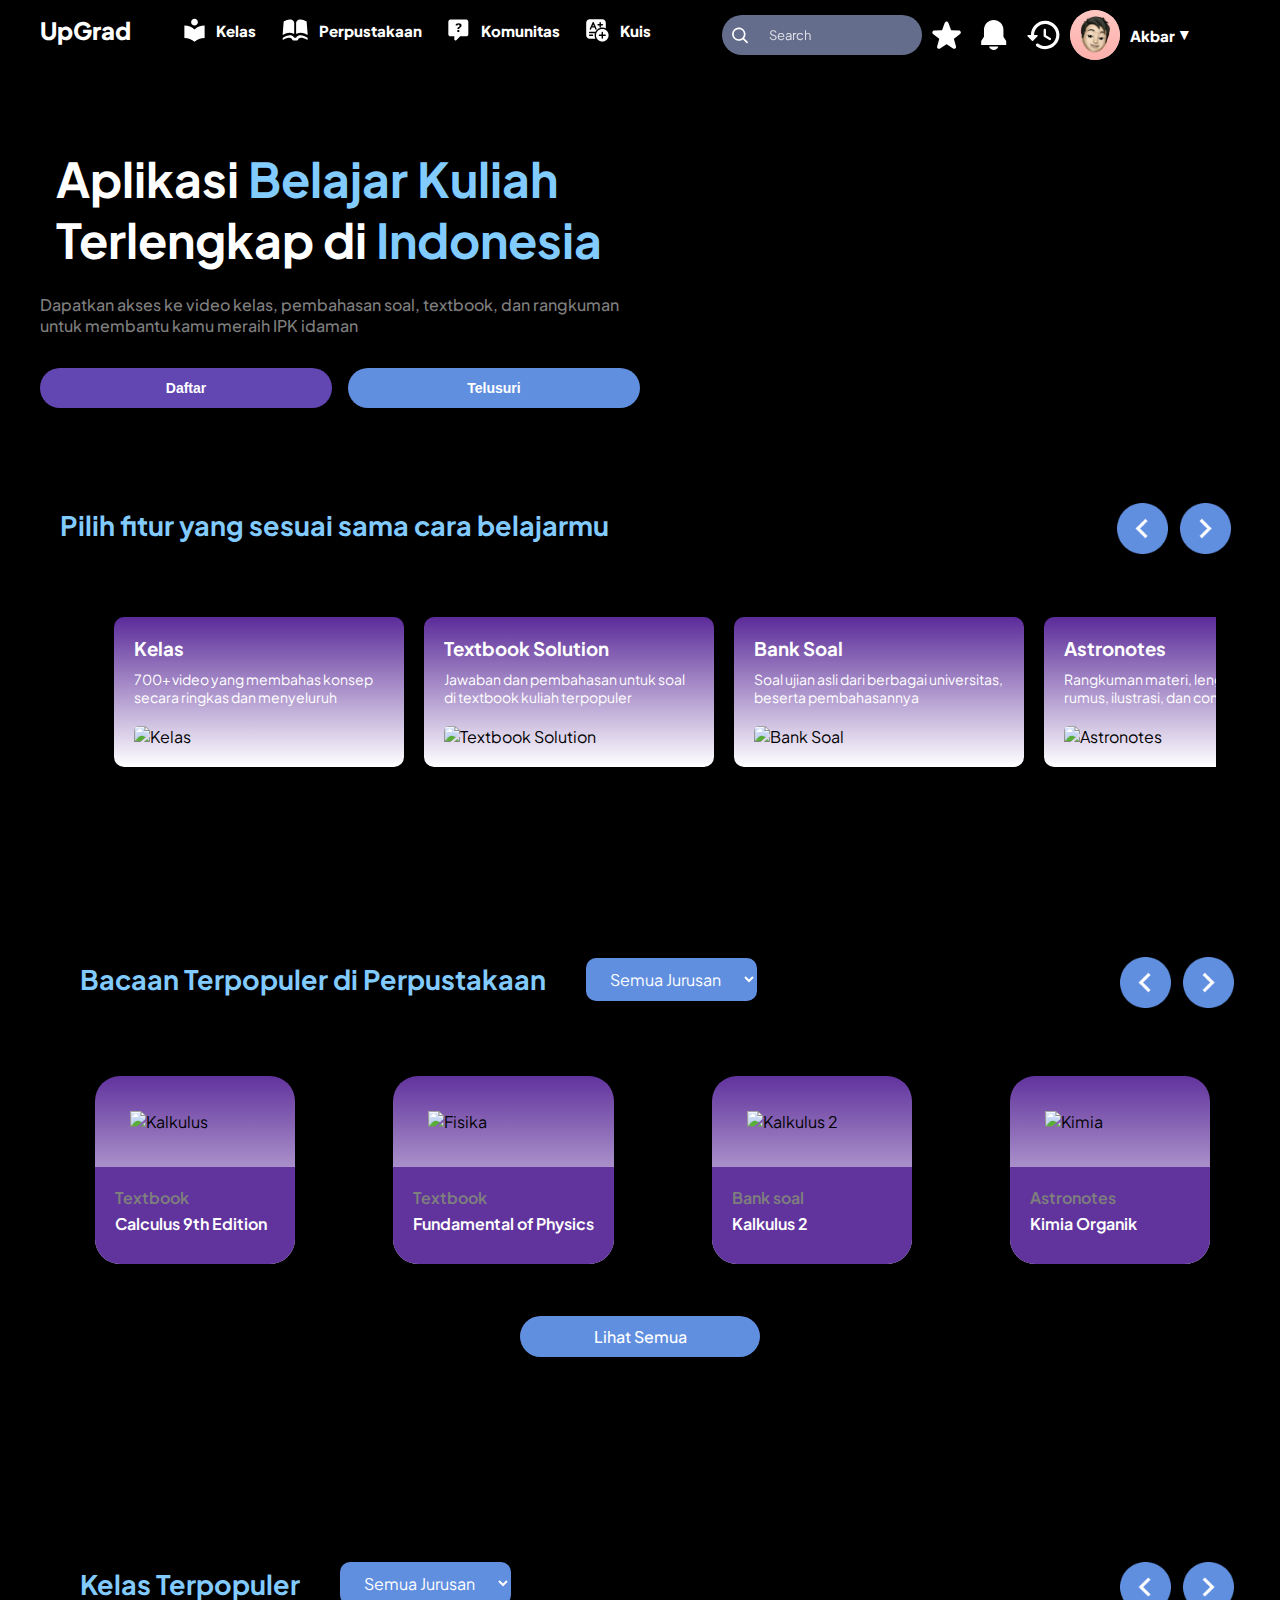
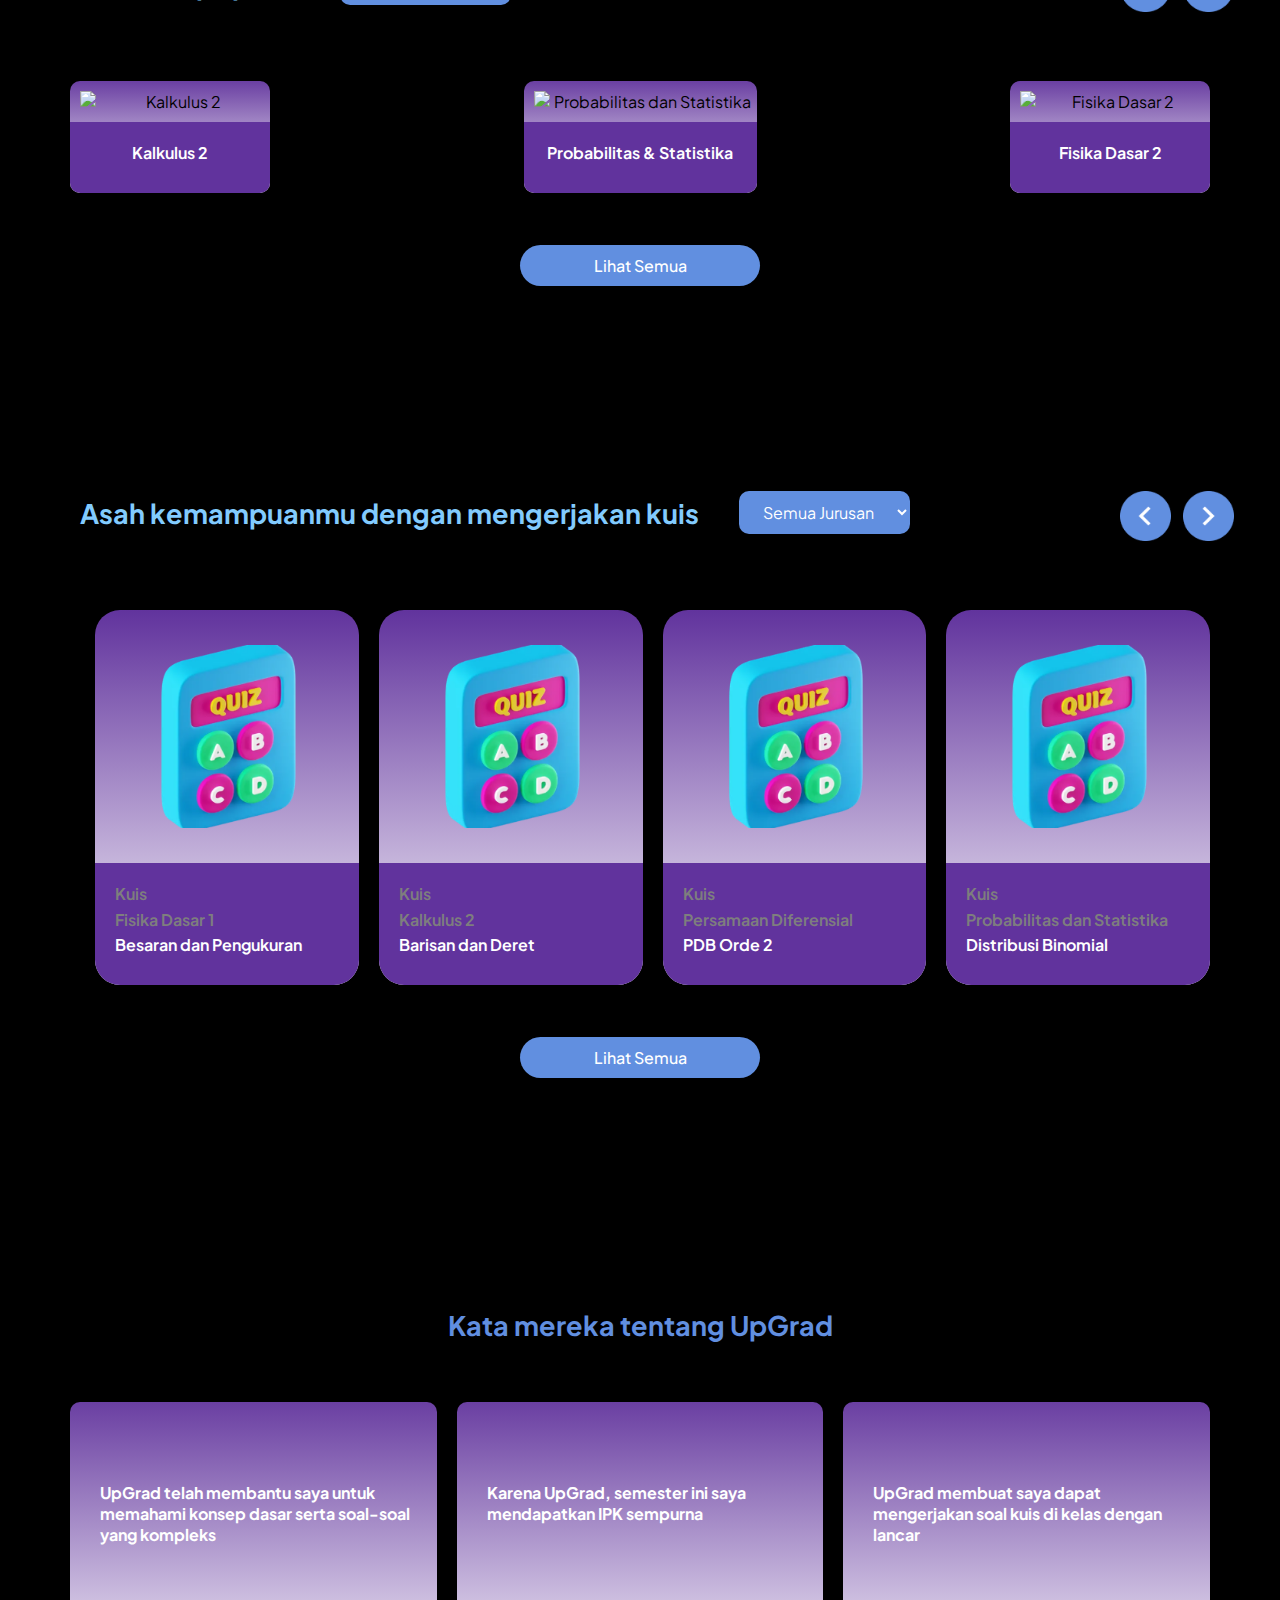
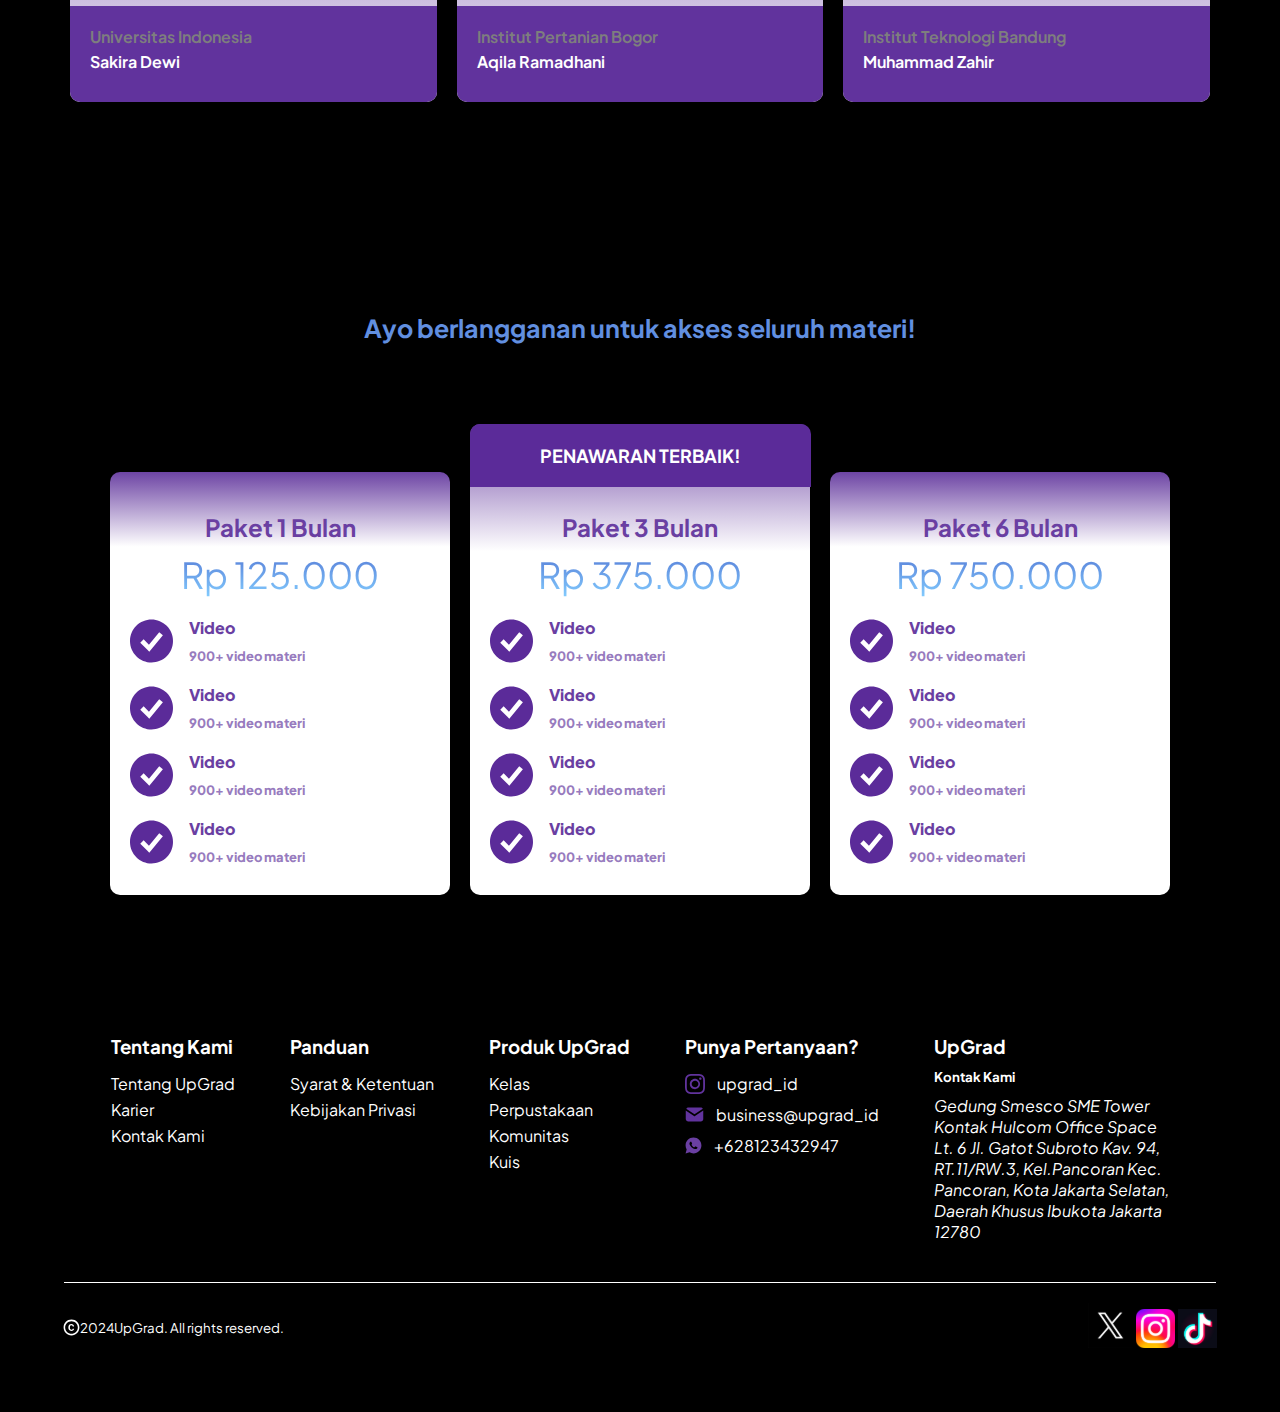
==== login-after.html @ 52b64a9d "feat(add) : after-login, api, login" ====
<!DOCTYPE html>
<html lang="en">
<head>
    <meta charset="UTF-8">
    <meta name="viewport" content="width=device-width, initial-scale=1.0">
    <title>Platform Belajar Materi Kuliah</title>
    <link rel="stylesheet" href="style.css">
</head>
<body>
    <header>
        <!-- <div class="main-container"> -->

            <div class="nav">
                <nav class="wrapper">
                <div class="nav-left">
                    
                        <div class="logo">
                            <div class="gradient">UpGrad</div>
                        </div>
    
                        <ul class="navigation">
                            <div class="nav_container">
                                <svg xmlns="http://www.w3.org/2000/svg" width="21" height="24" viewBox="0 0 21 24" fill="none">
                                    <path d="M10.5 7.5C11.3951 7.5 12.2536 7.14442 12.8865 6.51149C13.5194 5.87855 13.875 5.02011 13.875 4.125C13.875 3.22989 13.5194 2.37145 12.8865 1.73851C12.2536 1.10558 11.3951 0.75 10.5 0.75C9.60489 0.75 8.74645 1.10558 8.11351 1.73851C7.48058 2.37145 7.125 3.22989 7.125 4.125C7.125 5.02011 7.48058 5.87855 8.11351 6.51149C8.74645 7.14442 9.60489 7.5 10.5 7.5ZM10.5 11.4825C7.845 9.01875 4.3125 7.5 0.375 7.5V19.875C4.3125 19.875 7.845 21.3938 10.5 23.8575C13.155 21.3938 16.6875 19.875 20.625 19.875V7.5C16.6875 7.5 13.155 9.01875 10.5 11.4825Z" fill="white"/>
                                    </svg>
                                <li><a href="#Kelas">Kelas</a></li>
                            </div>
                            <div class="nav_container">
                                <svg xmlns="http://www.w3.org/2000/svg" width="26" height="22" viewBox="0 0 26 22" fill="none">
                                    <path d="M0.825526 15.6583C0.642842 15.5138 0.667841 15.2748 0.667841 15.2748L1.67933 2.72927C1.67933 2.72927 1.69472 2.59072 1.75433 2.52044C1.79087 2.47627 1.83702 2.41202 1.9274 2.37387C2.94081 1.94015 8.46171 -1.18218 11.2443 1.7253C11.7058 2.28351 12.2058 3.10676 12.2058 3.73323V14.3512C12.2058 14.3512 12.2173 14.576 12.0231 14.7126C11.9522 14.7543 11.8725 14.7767 11.7911 14.7778C11.7098 14.7788 11.6295 14.7585 11.5577 14.7186C7.27715 12.4818 2.49853 15.0278 1.29281 15.6965C1.21981 15.7386 1.1365 15.7573 1.05335 15.7502C0.97021 15.743 0.890945 15.7104 0.825526 15.6563M25.0417 15.6945C23.836 15.0258 19.0574 12.4818 14.7768 14.7166C14.705 14.7565 14.6247 14.7768 14.5434 14.7757C14.4621 14.7747 14.3823 14.7523 14.3114 14.7106C14.1172 14.576 14.1288 14.3512 14.1288 14.3512V3.73323C14.1288 3.10676 14.6287 2.28351 15.0903 1.7253C17.8709 -1.18218 23.3591 1.94015 24.3725 2.37387C24.461 2.41202 24.5071 2.47627 24.5456 2.52044C24.6033 2.59072 24.6206 2.72927 24.6206 2.72927L25.6648 15.2748C25.6648 15.2748 25.6917 15.5138 25.5109 15.6563C25.4453 15.7108 25.3657 15.7437 25.2822 15.7508C25.1986 15.758 25.1149 15.7391 25.0417 15.6965M15.7921 21.1741C15.8809 21.1474 15.9599 21.0936 16.0191 21.0195C16.0649 20.9558 16.0929 20.88 16.0998 20.8006C16.196 18.9172 19.2228 17.1623 25.0379 20.7404C25.1859 20.8287 25.3571 20.8207 25.5032 20.7103C25.6686 20.5838 25.6667 20.3689 25.6667 20.3689V19.2585C25.6667 19.2585 25.6667 19.1039 25.6148 19.0196C25.5718 18.9462 25.5098 18.8871 25.4359 18.8489C21.5419 16.2085 16.6171 15.0379 14.1191 18.5277C14.0908 18.6012 14.0419 18.6642 13.9788 18.7084C13.8692 18.7987 13.7365 18.7927 13.7365 18.7927H12.6115C12.6115 18.7927 12.4769 18.7987 12.3692 18.7104C12.3061 18.6662 12.2572 18.6032 12.2288 18.5297C9.72896 15.0379 4.80611 16.1523 0.912061 18.7927C0.837964 18.8314 0.775936 18.8913 0.733223 18.9654C0.681302 19.0497 0.681302 19.2023 0.681302 19.2023V20.3147C0.681302 20.3147 0.679379 20.5296 0.844756 20.6561C0.911158 20.7085 0.99092 20.7394 1.07405 20.7448C1.15717 20.7501 1.23996 20.7297 1.31204 20.6862C7.12524 17.108 10.1539 18.9192 10.2482 20.8006C10.2557 20.8802 10.2843 20.956 10.3309 21.0195C10.39 21.0936 10.469 21.1474 10.5578 21.1741C11.9442 21.5355 13.9576 21.6761 15.7921 21.1741Z" fill="white"/>
                                    </svg>
                                <li><a href="#Perpustakaan">Perpustakaan</a></li>
                            </div>
                            <div class="nav_container">
                                <svg xmlns="http://www.w3.org/2000/svg" width="21" height="22" viewBox="0 0 21 22" fill="none">
                                    <path d="M2.33337 0.583313H18.3334C18.8638 0.583313 19.3725 0.802806 19.7476 1.19351C20.1227 1.58421 20.3334 2.11411 20.3334 2.66665V15.1666C20.3334 15.7192 20.1227 16.2491 19.7476 16.6398C19.3725 17.0305 18.8638 17.25 18.3334 17.25H12.2334L8.53337 21.1146C8.33337 21.3125 8.08337 21.4166 7.83337 21.4166H7.33337C7.06816 21.4166 6.8138 21.3069 6.62627 21.1116C6.43873 20.9162 6.33337 20.6512 6.33337 20.375V17.25H2.33337C1.80294 17.25 1.29423 17.0305 0.91916 16.6398C0.544088 16.2491 0.333374 15.7192 0.333374 15.1666V2.66665C0.333374 2.11411 0.544088 1.58421 0.91916 1.19351C1.29423 0.802806 1.80294 0.583313 2.33337 0.583313ZM10.5234 4.22915C9.63337 4.22915 8.92337 4.41665 8.38337 4.79165C7.83337 5.16665 7.55337 5.79165 7.60337 6.5104H9.57337C9.57337 6.21873 9.67337 5.99998 9.83337 5.85415C10.0334 5.70831 10.2534 5.6354 10.5234 5.6354C10.8334 5.6354 11.1034 5.71873 11.2834 5.90623C11.4634 6.08331 11.5534 6.31248 11.5534 6.62498C11.5534 6.91665 11.4734 7.17706 11.3334 7.39581C11.1634 7.62498 10.9534 7.81248 10.6934 7.95831C10.1734 8.29165 9.83337 8.58331 9.62337 8.83331C9.43337 9.08331 9.33337 9.43748 9.33337 9.95831H11.3334C11.3334 9.66665 11.3834 9.43748 11.4734 9.24998C11.5634 9.0729 11.7334 8.91665 11.9934 8.7604C12.4534 8.54165 12.8334 8.24998 13.1234 7.87498C13.4134 7.48956 13.5634 7.08331 13.5634 6.62498C13.5634 5.89581 13.2934 5.31248 12.7534 4.87498C12.2134 4.4479 11.4634 4.22915 10.5234 4.22915ZM9.33337 11V13.0833H11.3334V11H9.33337Z" fill="white"/>
                                    </svg>
                                <li><a href="#Komunitas">Komunitas</a></li>
                            </div>
                            <div class="nav_container">
                                <svg xmlns="http://www.w3.org/2000/svg" width="23" height="23" viewBox="0 0 23 23" fill="none">
                                    <path d="M3.69995 0.200012C2.77169 0.200012 1.88145 0.568761 1.22508 1.22514C0.5687 1.88152 0.199951 2.77175 0.199951 3.70001V16.3C0.199951 17.2283 0.5687 18.1185 1.22508 18.7749C1.88145 19.4313 2.77169 19.8 3.69995 19.8H9.43995C8.88737 18.7161 8.59951 17.5167 8.59995 16.3C8.59927 15.59 8.69679 14.8833 8.88975 14.2H3.69995C3.5143 14.2 3.33625 14.1263 3.20498 13.995C3.0737 13.8637 2.99995 13.6857 2.99995 13.5C2.99995 13.3144 3.0737 13.1363 3.20498 13.005C3.33625 12.8738 3.5143 12.8 3.69995 12.8H9.43995C9.89945 11.899 10.5319 11.0974 11.3013 10.4409C12.0707 9.7844 12.9619 9.2859 13.9239 8.97389C14.886 8.66187 15.9001 8.54243 16.9083 8.62241C17.9165 8.70239 18.8991 8.98022 19.8 9.44001V3.70001C19.8 2.77175 19.4312 1.88152 18.7748 1.22514C18.1184 0.568761 17.2282 0.200012 16.3 0.200012H3.69995ZM3.69995 15.6H6.49995C6.6856 15.6 6.86365 15.6738 6.99493 15.805C7.1262 15.9363 7.19995 16.1144 7.19995 16.3C7.19995 16.4857 7.1262 16.6637 6.99493 16.795C6.86365 16.9263 6.6856 17 6.49995 17H3.69995C3.5143 17 3.33625 16.9263 3.20498 16.795C3.0737 16.6637 2.99995 16.4857 2.99995 16.3C2.99995 16.1144 3.0737 15.9363 3.20498 15.805C3.33625 15.6738 3.5143 15.6 3.69995 15.6ZM7.19995 3.00001C7.33539 3 7.46793 3.03927 7.58149 3.11307C7.69505 3.18688 7.78476 3.29204 7.83975 3.41581L10.6398 9.71581C10.6771 9.79983 10.6975 9.89038 10.6998 9.98229C10.7021 10.0742 10.6863 10.1657 10.6533 10.2515C10.6203 10.3373 10.5707 10.4157 10.5074 10.4824C10.444 10.549 10.3682 10.6025 10.2842 10.6398C10.2001 10.6771 10.1096 10.6975 10.0177 10.6999C9.92577 10.7022 9.83431 10.6864 9.7485 10.6534C9.6627 10.6204 9.58425 10.5708 9.51761 10.5074C9.45098 10.4441 9.39747 10.3682 9.36015 10.2842L8.61115 8.60001H5.78875L5.03975 10.2842C4.96438 10.4539 4.82468 10.5867 4.6514 10.6534C4.47812 10.7201 4.28544 10.7152 4.11575 10.6398C3.94607 10.5644 3.81327 10.4247 3.74658 10.2515C3.6799 10.0782 3.68478 9.8855 3.76015 9.71581L6.56015 3.41581C6.61514 3.29204 6.70485 3.18688 6.81842 3.11307C6.93198 3.03927 7.06451 3 7.19995 3.00001ZM7.98955 7.20001L7.19995 5.42341L6.41035 7.20001H7.98955ZM14.9 3.70001V5.10001H16.3C16.4856 5.10001 16.6637 5.17376 16.7949 5.30504C16.9262 5.43631 17 5.61436 17 5.80001C17 5.98566 16.9262 6.16371 16.7949 6.29499C16.6637 6.42626 16.4856 6.50001 16.3 6.50001H14.9V7.90001C14.9 8.08566 14.8262 8.26371 14.6949 8.39499C14.5637 8.52626 14.3856 8.60001 14.2 8.60001C14.0143 8.60001 13.8363 8.52626 13.705 8.39499C13.5737 8.26371 13.5 8.08566 13.5 7.90001V6.50001H12.1C11.9143 6.50001 11.7363 6.42626 11.605 6.29499C11.4737 6.16371 11.4 5.98566 11.4 5.80001C11.4 5.61436 11.4737 5.43631 11.605 5.30504C11.7363 5.17376 11.9143 5.10001 12.1 5.10001H13.5V3.70001C13.5 3.51436 13.5737 3.33631 13.705 3.20504C13.8363 3.07376 14.0143 3.00001 14.2 3.00001C14.3856 3.00001 14.5637 3.07376 14.6949 3.20504C14.8262 3.33631 14.9 3.51436 14.9 3.70001ZM22.6 16.3C22.6 17.9709 21.9362 19.5733 20.7547 20.7548C19.5732 21.9363 17.9708 22.6 16.3 22.6C14.6291 22.6 13.0267 21.9363 11.8452 20.7548C10.6637 19.5733 9.99995 17.9709 9.99995 16.3C9.99995 14.6291 10.6637 13.0267 11.8452 11.8452C13.0267 10.6638 14.6291 10 16.3 10C17.9708 10 19.5732 10.6638 20.7547 11.8452C21.9362 13.0267 22.6 14.6291 22.6 16.3ZM17 13.5C17 13.3144 16.9262 13.1363 16.7949 13.005C16.6637 12.8738 16.4856 12.8 16.3 12.8C16.1143 12.8 15.9363 12.8738 15.805 13.005C15.6737 13.1363 15.6 13.3144 15.6 13.5V15.6H13.5C13.3143 15.6 13.1363 15.6738 13.005 15.805C12.8737 15.9363 12.8 16.1144 12.8 16.3C12.8 16.4857 12.8737 16.6637 13.005 16.795C13.1363 16.9263 13.3143 17 13.5 17H15.6V19.1C15.6 19.2857 15.6737 19.4637 15.805 19.595C15.9363 19.7263 16.1143 19.8 16.3 19.8C16.4856 19.8 16.6637 19.7263 16.7949 19.595C16.9262 19.4637 17 19.2857 17 19.1V17H19.1C19.2856 17 19.4637 16.9263 19.5949 16.795C19.7262 16.6637 19.8 16.4857 19.8 16.3C19.8 16.1144 19.7262 15.9363 19.5949 15.805C19.4637 15.6738 19.2856 15.6 19.1 15.6H17V13.5Z" fill="white"/>
                                    </svg>
                                <li><a href="#Kuis">Kuis</a></li>
                            </div>
                        </ul>
                </div>

                <div class="nav-right" style="margin-right: 80px;">
                <div class="search-container">
                    <svg class="search-icon" xmlns="http://www.w3.org/2000/svg" width="23" height="23" viewBox="0 0 23 23" fill="none">
                        <path fill-rule="evenodd" clip-rule="evenodd" d="M16.8722 15.3385C18.327 13.463 19.0126 11.1036 18.7896 8.74041C18.5665 6.37725 17.4516 4.1878 15.6716 2.6175C13.8916 1.04721 11.5802 0.214013 9.20766 0.287429C6.83513 0.360845 4.57967 1.33536 2.90015 3.01271C1.21917 4.69122 0.24147 6.94755 0.1663 9.32188C0.0911291 11.6962 0.924143 14.0099 2.49559 15.7914C4.06703 17.5728 6.25863 18.6881 8.62379 18.9098C10.9889 19.1315 13.3496 18.4431 15.2248 16.9847L15.275 17.0372L20.224 21.9874C20.3324 22.0958 20.4611 22.1818 20.6027 22.2404C20.7443 22.2991 20.8961 22.3293 21.0494 22.3293C21.2027 22.3293 21.3545 22.2991 21.4961 22.2404C21.6377 22.1818 21.7664 22.0958 21.8748 21.9874C21.9832 21.879 22.0692 21.7503 22.1279 21.6087C22.1865 21.467 22.2167 21.3153 22.2167 21.162C22.2167 21.0087 22.1865 20.8569 22.1279 20.7152C22.0692 20.5736 21.9832 20.4449 21.8748 20.3365L16.9247 15.3875C16.9076 15.3707 16.8901 15.3544 16.8722 15.3385ZM14.4502 4.66354C15.1089 5.3116 15.6327 6.08366 15.9916 6.9352C16.3504 7.78673 16.5371 8.70089 16.5408 9.62493C16.5446 10.549 16.3654 11.4646 16.0135 12.319C15.6616 13.1735 15.144 13.9498 14.4906 14.6032C13.8372 15.2566 13.0609 15.7742 12.2065 16.126C11.3521 16.4779 10.4364 16.6571 9.51237 16.6534C8.58833 16.6496 7.67418 16.4629 6.82264 16.1041C5.97111 15.7453 5.19904 15.2214 4.55099 14.5627C3.25589 13.2463 2.53342 11.4716 2.54094 9.62493C2.54846 7.77831 3.28536 6.00946 4.59113 4.70369C5.8969 3.39791 7.66575 2.66101 9.51237 2.65349C11.359 2.64597 13.1338 3.36845 14.4502 4.66354Z" fill="white"/>
                        </svg>
                        <input type="text" placeholder="Search">
                    
                </div>
                

                        <svg xmlns="http://www.w3.org/2000/svg" width="29" height="28" viewBox="0 0 29 28" fill="none">
                            <path d="M28.0778 12.9495C28.3978 12.711 28.6352 12.3784 28.7567 11.9983C28.8782 11.6181 28.8776 11.2095 28.7551 10.8297C28.6326 10.4499 28.3943 10.1179 28.0736 9.88033C27.753 9.64278 27.366 9.51154 26.9669 9.50502L19.2169 9.21224C19.1788 9.20961 19.1423 9.19602 19.1117 9.1731C19.0812 9.15019 19.0579 9.11892 19.0447 9.08308L16.3667 1.84974C16.2321 1.48174 15.9877 1.16397 15.6666 0.93946C15.3454 0.71495 14.9631 0.594543 14.5712 0.594543C14.1794 0.594543 13.797 0.71495 13.4759 0.93946C13.1548 1.16397 12.9104 1.48174 12.7758 1.84974L10.1064 9.10891C10.0932 9.14475 10.0699 9.17602 10.0394 9.19894C10.0088 9.22185 9.97227 9.23545 9.93416 9.23808L2.18416 9.53086C1.78513 9.53737 1.39814 9.66861 1.07745 9.90617C0.756772 10.1437 0.518478 10.4757 0.395985 10.8555C0.273492 11.2353 0.272942 11.644 0.394413 12.0241C0.515884 12.4043 0.753285 12.7369 1.07333 12.9753L7.15277 17.7545C7.1832 17.7784 7.20594 17.8107 7.21818 17.8475C7.23043 17.8842 7.23163 17.9237 7.22166 17.9611L5.12916 25.3753C5.02073 25.7528 5.03123 26.1546 5.15925 26.526C5.28726 26.8974 5.52657 27.2203 5.84461 27.4508C6.16266 27.6814 6.544 27.8083 6.93677 27.8144C7.32953 27.8206 7.71464 27.7055 8.03972 27.485L14.4636 23.1795C14.4952 23.1576 14.5328 23.1459 14.5712 23.1459C14.6097 23.1459 14.6472 23.1576 14.6789 23.1795L21.1028 27.485C21.4235 27.7131 21.8072 27.8356 22.2007 27.8356C22.5942 27.8356 22.9779 27.7131 23.2986 27.485C23.6167 27.2567 23.8563 26.9353 23.9843 26.5652C24.1123 26.1951 24.1224 25.7945 24.0133 25.4184L21.9036 17.9784C21.8924 17.941 21.893 17.9011 21.9054 17.8641C21.9177 17.8271 21.9411 17.7949 21.9725 17.7717L28.0778 12.9495Z" fill="white"/>
                            </svg>
                        <svg xmlns="http://www.w3.org/2000/svg" width="26" height="30" viewBox="0 0 26 30" fill="none">
                            <path d="M8.04035 26.5141C8.3404 27.5215 8.95586 28.4048 9.79533 29.0328C10.6348 29.6608 11.6535 30 12.7001 30C13.7467 30 14.7654 29.6608 15.6048 29.0328C16.4443 28.4048 17.0597 27.5215 17.3598 26.5141H8.04035ZM0.200073 25.1186H25.2001V20.9322L22.4223 16.7457V9.76834C22.4223 8.48555 22.1708 7.21531 21.6822 6.03016C21.1936 4.84501 20.4775 3.76816 19.5747 2.86108C18.6719 1.95401 17.6002 1.23448 16.4206 0.743571C15.2411 0.252666 13.9768 0 12.7001 0C11.4233 0 10.1591 0.252666 8.97954 0.743571C7.79998 1.23448 6.72822 1.95401 5.82542 2.86108C4.92263 3.76816 4.2065 4.84501 3.71791 6.03016C3.22932 7.21531 2.97785 8.48555 2.97785 9.76834V16.7457L0.200073 20.9322V25.1186Z" fill="white"/>
                            </svg>
                        <svg xmlns="http://www.w3.org/2000/svg" width="33" height="30" viewBox="0 0 33 30" fill="none">
                                <path d="M18.5951 0.749972C10.5359 0.528305 3.93344 7.00414 3.93344 15H1.09927C0.386772 15 0.0384386 15.855 0.545105 16.3458L4.96261 20.7791C5.27927 21.0958 5.77011 21.0958 6.08677 20.7791L10.5043 16.3458C10.6137 16.2342 10.6876 16.0927 10.7167 15.9391C10.7458 15.7856 10.7289 15.6268 10.6679 15.4829C10.6069 15.339 10.5048 15.2163 10.3742 15.1304C10.2436 15.0444 10.0906 14.9991 9.93427 15H7.10011C7.10011 8.82497 12.1351 3.83747 18.3418 3.91664C24.2318 3.99581 29.1876 8.95164 29.2668 14.8416C29.3459 21.0325 24.3584 26.0833 18.1834 26.0833C15.6343 26.0833 13.2751 25.2125 11.4068 23.74C11.1035 23.5011 10.723 23.382 10.3377 23.4053C9.9523 23.4287 9.58897 23.5929 9.31677 23.8666C8.65177 24.5316 8.69927 25.6558 9.44344 26.2258C11.9311 28.193 15.012 29.2591 18.1834 29.25C26.1793 29.25 32.6551 22.6475 32.4334 14.5883C32.2276 7.16247 26.0209 0.955805 18.5951 0.749972ZM17.7876 8.66664C17.1384 8.66664 16.6001 9.20497 16.6001 9.85414V15.6808C16.6001 16.235 16.9009 16.7575 17.3759 17.0425L22.3159 19.9716C22.8859 20.3041 23.6143 20.1141 23.9468 19.56C24.2793 18.99 24.0893 18.2616 23.5351 17.9291L18.9751 15.2216V9.8383C18.9751 9.20497 18.4368 8.66664 17.7876 8.66664Z" fill="white"/>
                                </svg>
                        <!-- <ul class="form">
                            <li><a href="login.html" class="masuk">Masuk</a></li>
                            <li><a href="daftar.html" class="active-daftar">Daftar</a></li>
                        </ul> -->
                        <div class="profile">
                            <img src="assets/hero-akbar.png" alt="Avatar" class="avatar">
                            <span class="name">Akbar</span>
                            <span class="dropdown-icon">&#x25BC;</span>
                        </div>
                    </div>
                    

                </nav>

            </div>
        <!-- </div> -->
    </header>

    <!-- company -->
    <div class="company">
        <div class="hero">
            <div class="hero-left">
                <h3 class="pre-title">Aplikasi <span>Belajar Kuliah </span>Terlengkap di <span>Indonesia</span></h3>
                <p class="about">Dapatkan akses ke video kelas, pembahasan soal, textbook, dan rangkuman untuk membantu kamu meraih IPK idaman</p>
                <div class="button">
                    <div class="button-left">
                        <div class="button-hero">Daftar</div>
                    </div>
                    <div class="button-right">
                        <div class="button-hero">Telusuri</div>
                    </div>
                </div>
            </div>
        </div>
    </div>

    <div class="fitur">
        <div class="fitur-header">
            <h2>Pilih fitur yang sesuai sama cara belajarmu</h2>
        <div class="carousel-controls" style="margin-right: 43px;">
            <!-- <button class="carousel-btn" id="prevBtn">&#x2039;</button> -->
            <button class="carousel-btn" id="prevBtn"><img src="assets/kiri.png" alt="button left"></button>
            <!-- <button class="carousel-btn" id="nextBtn">&#x203A;</button> -->
            <button class="carousel-btn" id="nextBtn"><img src="assets/kanan.png" alt="button right"></button>

        </div>
        </div>
        
    <div class="fitur_container">
        <!-- <button class="scroll-button left" onclick="scrollLeft()">&#10094;</button> -->
        <div class="cards-wrapper">
            <div class="card">
                <h3>Kelas</h3>
                <p>700+ video yang membahas konsep secara ringkas dan menyeluruh</p>
                <img src="assets/kelas.jpg" alt="Kelas">
            </div>
            <div class="card">
                <h3>Textbook Solution</h3>
                <p>Jawaban dan pembahasan untuk soal di textbook kuliah terpopuler</p>
                <img src="assets/textbook.png" alt="Textbook Solution">
            </div>
            <div class="card">
                <h3>Bank Soal</h3>
                <p>Soal ujian asli dari berbagai universitas, beserta pembahasannya</p>
                <img src="assets/bank-soal.png" alt="Bank Soal">
            </div>
            <div class="card">
                <h3>Astronotes</h3>
                <p>Rangkuman materi, lengkap dengan rumus, ilustrasi, dan contoh</p>
                <img src="assets/astronotes.png" alt="Astronotes">
            </div>
            <div class="card">
                <h3>Komunitas</h3>
                <p>Tanyakan soal yang susah, dapatkan jawaban dari tutor dan pelajar lain</p>
                <img src="assets/komunitas.png" alt="Astronotes">
            </div>
        </div>
        <!-- <button class="scroll-button right" onclick="scrollRight()">&#10095;</button> -->
    </div>
    </div>

    <!-- bacaan -->
    <div class="container" style="margin-top: 100px;">
        <div class="container-header">
            <div class="header-left">
                <h2>Bacaan Terpopuler di Perpustakaan</h2>
                <!-- <div class="header-left-button">
                    <div class="header-button-hero">Semua Jurusan</div>
                    <img src="assets/down.png" alt="Down List">
                </div> -->
                <!-- <button class="container-hero">Semua Jurusan<img src="assets/down.png" alt="Down List"> -->
                  <!-- </button> -->
                  <div class="dropdown-container">
                    <!-- <label for="jurusan">Semua Jurusan</label> -->
                    <select id="jurusan" name="jurusan">
                        <option value="all">Semua Jurusan</option>
                        <option value="jurusan1">Teknik</option>
                        <option value="jurusan2">Informatika/SI</option>
                        <option value="jurusan3">MIPA</option>
                        <!-- Add more options as needed -->
                    </select>
                </div>
                
            </div>
        <div class="carousel-controls">
            <!-- <button class="carousel-btn" id="prevBtn">&#x2039;</button> -->
            <button class="carousel-btn" id="prevBtn"><img src="assets/kiri.png" alt="button left"></button>
            <!-- <button class="carousel-btn" id="nextBtn">&#x203A;</button> -->
            <button class="carousel-btn" id="nextBtn"><img src="assets/kanan.png" alt="button right"></button>

        </div>
        </div>
        
        <div class="carousel">
            <!-- <button class="prev" onclick="prevSlide()">&#10094;</button> -->
            <div class="carousel-inner cards-wrapper">
                <div class="carousel-item-bacaan">
                    <img style="padding: 35px;" src="assets/bacaan-kalkulus.jpg" alt="Kalkulus">
                    <div class="carousel-caption">
                        <p class="bacaan-type">Textbook</p>
                        <p>Calculus 9th Edition</p>
                    </div>
                </div>
                <div class="carousel-item-bacaan">
                    <img style="padding: 35px;" src="assets/bacaan-fisika.jpg" alt="Fisika">
                    <div class="carousel-caption">
                        <p class="bacaan-type">Textbook</p>
                        <p>Fundamental of Physics</p>
                    </div>
                </div>
                <div class="carousel-item-bacaan">
                    <img style="padding: 35px;" src="assets/bacaan-kalkulus2.jpg" alt="Kalkulus 2">
                    <div class="carousel-caption">
                        <p class="bacaan-type">Bank soal</p>
                        <p>Kalkulus 2</p>
                    </div>
                </div>
                <div class="carousel-item-bacaan">
                    <img style="padding: 35px;" src="assets/bacaan-kimia.jpg" alt="Kimia">
                    <div class="carousel-caption">
                        <p class="bacaan-type">Astronotes</p>
                        <p>Kimia Organik</p>
                    </div>
                </div>
                <!-- <div class="carousel-item-bacaan">
                    <img style="padding: 35px;" src="assets/bacaan-numerik.png" alt="Analisis Numerik">
                    <div class="carousel-caption">
                        <p class="bacaan-type">Astronotes</p>
                        <p>Analisis Numerik</p>
                    </div>
                </div> -->
            </div>
            <!-- <button class="next" onclick="nextSlide()">&#10095;</button> -->
        </div>

        <button class="container-under">Lihat Semua
        </button>
    </div>

    <!-- kelas -->
    <div class="container">
        <div class="container-header">
            <div class="header-left">
                <h2>Kelas Terpopuler</h2>
                <!-- <div class="header-left-button">
                    <div class="header-button-hero">Semua Jurusan</div>
                    <img src="assets/down.png" alt="Down List">
                </div> -->
                <!-- <button class="container-hero">Semua Jurusan<img src="assets/down.png" alt="Down List"> -->
                  <!-- </button> -->
                  <div class="dropdown-container">
                    <!-- <label for="jurusan">Semua Jurusan</label> -->
                    <select id="jurusan" name="jurusan">
                        <option value="all">Semua Jurusan</option>
                        <option value="jurusan1">Teknik</option>
                        <option value="jurusan2">Informatika/SI</option>
                        <option value="jurusan3">MIPA</option>
                        <!-- Add more options as needed -->
                    </select>
                </div>
                
            </div>
        <div class="carousel-controls">
            <!-- <button class="carousel-btn" id="prevBtn">&#x2039;</button> -->
            <button class="carousel-btn" id="prevBtn"><img src="assets/kiri.png" alt="button left"></button>
            <!-- <button class="carousel-btn" id="nextBtn">&#x203A;</button> -->
            <button class="carousel-btn" id="nextBtn"><img src="assets/kanan.png" alt="button right"></button>

        </div>
        </div>
        <!-- <h2>Kelas Terpopuler</h2> -->
        <div class="carousel">
            <!-- <button class="prev" onclick="prevSlide()">&#10094;</button> -->
            <div class="carousel-inner">
                <div class="carousel-item-kelas">
                    <img style="padding: 10px;" src="assets/Kelas-Kalkulus2.jpg" alt="Kalkulus 2">
                    <div class="carousel-caption">
                        <p>Kalkulus 2</p>
                    </div>
                </div>
                <div class="carousel-item-kelas">
                    <img style="padding: 10px;" src="assets/Kelas-Probstat.jpg" alt="Probabilitas dan Statistika">
                    <div class="carousel-caption">
                        <p>Probabilitas & Statistika</p>
                    </div>
                </div>
                <div class="carousel-item-kelas">
                    <img style="padding: 10px;" src="assets/Kelas-Fisdas1.jpg" alt="Fisika Dasar 2">
                    <div class="carousel-caption">
                        <p>Fisika Dasar 2</p>
                    </div>
                </div>
            </div>
            <!-- <button class="next" onclick="nextSlide()">&#10095;</button> -->

            <button class="container-under">Lihat Semua
            </button>
        </div>
    </div>

    <!-- <div class="langganan">
        langganan 
        <h1>Ayo berlangganan untuk akses seluruh materi!</h1>
        <div class="plans">
            <div class="plan">
                <h2>Paket 1 Bulan</h2>
                <p class="price">Rp 125.000</p>
                <ul>
                    <svg xmlns="http://www.w3.org/2000/svg" width="45" height="46" viewBox="0 0 45 46" fill="none">
                        <path fill-rule="evenodd" clip-rule="evenodd" d="M22.5 45.5C25.4547 45.5 28.3806 44.918 31.1104 43.7873C33.8402 42.6566 36.3206 40.9992 38.4099 38.9099C40.4992 36.8206 42.1566 34.3402 43.2873 31.6104C44.418 28.8806 45 25.9547 45 23C45 20.0453 44.418 17.1194 43.2873 14.3896C42.1566 11.6598 40.4992 9.17942 38.4099 7.0901C36.3206 5.00078 33.8402 3.34344 31.1104 2.21271C28.3806 1.08198 25.4547 0.5 22.5 0.5C16.5326 0.5 10.8097 2.87053 6.5901 7.0901C2.37053 11.3097 0 17.0326 0 23C0 28.9674 2.37053 34.6903 6.5901 38.9099C10.8097 43.1295 16.5326 45.5 22.5 45.5ZM21.92 32.1L34.42 17.1L30.58 13.9L19.83 26.7975L14.2675 21.2325L10.7325 24.7675L18.2325 32.2675L20.1675 34.2025L21.92 32.1Z" fill="#5B2B99"/>
                        </svg>
                    <li>Video<br><small>900+ video materi</small></li>
                    <svg xmlns="http://www.w3.org/2000/svg" width="45" height="46" viewBox="0 0 45 46" fill="none">
                        <path fill-rule="evenodd" clip-rule="evenodd" d="M22.5 45.5C25.4547 45.5 28.3806 44.918 31.1104 43.7873C33.8402 42.6566 36.3206 40.9992 38.4099 38.9099C40.4992 36.8206 42.1566 34.3402 43.2873 31.6104C44.418 28.8806 45 25.9547 45 23C45 20.0453 44.418 17.1194 43.2873 14.3896C42.1566 11.6598 40.4992 9.17942 38.4099 7.0901C36.3206 5.00078 33.8402 3.34344 31.1104 2.21271C28.3806 1.08198 25.4547 0.5 22.5 0.5C16.5326 0.5 10.8097 2.87053 6.5901 7.0901C2.37053 11.3097 0 17.0326 0 23C0 28.9674 2.37053 34.6903 6.5901 38.9099C10.8097 43.1295 16.5326 45.5 22.5 45.5ZM21.92 32.1L34.42 17.1L30.58 13.9L19.83 26.7975L14.2675 21.2325L10.7325 24.7675L18.2325 32.2675L20.1675 34.2025L21.92 32.1Z" fill="#5B2B99"/>
                        </svg>
                    <li>Kuis<br><small>Kuis untuk mengasah kemampuanmu</small></li>
                    <svg xmlns="http://www.w3.org/2000/svg" width="45" height="46" viewBox="0 0 45 46" fill="none">
                        <path fill-rule="evenodd" clip-rule="evenodd" d="M22.5 45.5C25.4547 45.5 28.3806 44.918 31.1104 43.7873C33.8402 42.6566 36.3206 40.9992 38.4099 38.9099C40.4992 36.8206 42.1566 34.3402 43.2873 31.6104C44.418 28.8806 45 25.9547 45 23C45 20.0453 44.418 17.1194 43.2873 14.3896C42.1566 11.6598 40.4992 9.17942 38.4099 7.0901C36.3206 5.00078 33.8402 3.34344 31.1104 2.21271C28.3806 1.08198 25.4547 0.5 22.5 0.5C16.5326 0.5 10.8097 2.87053 6.5901 7.0901C2.37053 11.3097 0 17.0326 0 23C0 28.9674 2.37053 34.6903 6.5901 38.9099C10.8097 43.1295 16.5326 45.5 22.5 45.5ZM21.92 32.1L34.42 17.1L30.58 13.9L19.83 26.7975L14.2675 21.2325L10.7325 24.7675L18.2325 32.2675L20.1675 34.2025L21.92 32.1Z" fill="#5B2B99"/>
                        </svg>
                    <li>Rangkuman<br><small>Ringkasan beserta ilustrasi lengkap</small></li>
                    <svg xmlns="http://www.w3.org/2000/svg" width="45" height="46" viewBox="0 0 45 46" fill="none">
                        <path fill-rule="evenodd" clip-rule="evenodd" d="M22.5 45.5C25.4547 45.5 28.3806 44.918 31.1104 43.7873C33.8402 42.6566 36.3206 40.9992 38.4099 38.9099C40.4992 36.8206 42.1566 34.3402 43.2873 31.6104C44.418 28.8806 45 25.9547 45 23C45 20.0453 44.418 17.1194 43.2873 14.3896C42.1566 11.6598 40.4992 9.17942 38.4099 7.0901C36.3206 5.00078 33.8402 3.34344 31.1104 2.21271C28.3806 1.08198 25.4547 0.5 22.5 0.5C16.5326 0.5 10.8097 2.87053 6.5901 7.0901C2.37053 11.3097 0 17.0326 0 23C0 28.9674 2.37053 34.6903 6.5901 38.9099C10.8097 43.1295 16.5326 45.5 22.5 45.5ZM21.92 32.1L34.42 17.1L30.58 13.9L19.83 26.7975L14.2675 21.2325L10.7325 24.7675L18.2325 32.2675L20.1675 34.2025L21.92 32.1Z" fill="#5B2B99"/>
                        </svg>
                    <li>Komunitas<br><small>Tanya pertanyaanmu sepuasnya</small></li>
                </ul>
            </div>
            <div class="plan best-offer">
                <div class="card-header">
                    <h2>PENAWARAN TERBAIK!</h2>
                </div>
                <h2>Paket 3 Bulan</h2>
                <p class="price">Rp 375.000</p>
                <ul>
                    <svg xmlns="http://www.w3.org/2000/svg" width="45" height="46" viewBox="0 0 45 46" fill="none">
                        <path fill-rule="evenodd" clip-rule="evenodd" d="M22.5 45.5C25.4547 45.5 28.3806 44.918 31.1104 43.7873C33.8402 42.6566 36.3206 40.9992 38.4099 38.9099C40.4992 36.8206 42.1566 34.3402 43.2873 31.6104C44.418 28.8806 45 25.9547 45 23C45 20.0453 44.418 17.1194 43.2873 14.3896C42.1566 11.6598 40.4992 9.17942 38.4099 7.0901C36.3206 5.00078 33.8402 3.34344 31.1104 2.21271C28.3806 1.08198 25.4547 0.5 22.5 0.5C16.5326 0.5 10.8097 2.87053 6.5901 7.0901C2.37053 11.3097 0 17.0326 0 23C0 28.9674 2.37053 34.6903 6.5901 38.9099C10.8097 43.1295 16.5326 45.5 22.5 45.5ZM21.92 32.1L34.42 17.1L30.58 13.9L19.83 26.7975L14.2675 21.2325L10.7325 24.7675L18.2325 32.2675L20.1675 34.2025L21.92 32.1Z" fill="#5B2B99"/>
                        </svg>
                    <li>Video<br><small>900+ video materi</small></li>
                    <svg xmlns="http://www.w3.org/2000/svg" width="45" height="46" viewBox="0 0 45 46" fill="none">
                        <path fill-rule="evenodd" clip-rule="evenodd" d="M22.5 45.5C25.4547 45.5 28.3806 44.918 31.1104 43.7873C33.8402 42.6566 36.3206 40.9992 38.4099 38.9099C40.4992 36.8206 42.1566 34.3402 43.2873 31.6104C44.418 28.8806 45 25.9547 45 23C45 20.0453 44.418 17.1194 43.2873 14.3896C42.1566 11.6598 40.4992 9.17942 38.4099 7.0901C36.3206 5.00078 33.8402 3.34344 31.1104 2.21271C28.3806 1.08198 25.4547 0.5 22.5 0.5C16.5326 0.5 10.8097 2.87053 6.5901 7.0901C2.37053 11.3097 0 17.0326 0 23C0 28.9674 2.37053 34.6903 6.5901 38.9099C10.8097 43.1295 16.5326 45.5 22.5 45.5ZM21.92 32.1L34.42 17.1L30.58 13.9L19.83 26.7975L14.2675 21.2325L10.7325 24.7675L18.2325 32.2675L20.1675 34.2025L21.92 32.1Z" fill="#5B2B99"/>
                        </svg>
                    <li>Kuis<br><small>Kuis untuk mengasah kemampuanmu</small></li>
                    <svg xmlns="http://www.w3.org/2000/svg" width="45" height="46" viewBox="0 0 45 46" fill="none">
                        <path fill-rule="evenodd" clip-rule="evenodd" d="M22.5 45.5C25.4547 45.5 28.3806 44.918 31.1104 43.7873C33.8402 42.6566 36.3206 40.9992 38.4099 38.9099C40.4992 36.8206 42.1566 34.3402 43.2873 31.6104C44.418 28.8806 45 25.9547 45 23C45 20.0453 44.418 17.1194 43.2873 14.3896C42.1566 11.6598 40.4992 9.17942 38.4099 7.0901C36.3206 5.00078 33.8402 3.34344 31.1104 2.21271C28.3806 1.08198 25.4547 0.5 22.5 0.5C16.5326 0.5 10.8097 2.87053 6.5901 7.0901C2.37053 11.3097 0 17.0326 0 23C0 28.9674 2.37053 34.6903 6.5901 38.9099C10.8097 43.1295 16.5326 45.5 22.5 45.5ZM21.92 32.1L34.42 17.1L30.58 13.9L19.83 26.7975L14.2675 21.2325L10.7325 24.7675L18.2325 32.2675L20.1675 34.2025L21.92 32.1Z" fill="#5B2B99"/>
                        </svg>
                    <li>Rangkuman<br><small>Ringkasan beserta ilustrasi lengkap</small></li>
                    <svg xmlns="http://www.w3.org/2000/svg" width="45" height="46" viewBox="0 0 45 46" fill="none">
                        <path fill-rule="evenodd" clip-rule="evenodd" d="M22.5 45.5C25.4547 45.5 28.3806 44.918 31.1104 43.7873C33.8402 42.6566 36.3206 40.9992 38.4099 38.9099C40.4992 36.8206 42.1566 34.3402 43.2873 31.6104C44.418 28.8806 45 25.9547 45 23C45 20.0453 44.418 17.1194 43.2873 14.3896C42.1566 11.6598 40.4992 9.17942 38.4099 7.0901C36.3206 5.00078 33.8402 3.34344 31.1104 2.21271C28.3806 1.08198 25.4547 0.5 22.5 0.5C16.5326 0.5 10.8097 2.87053 6.5901 7.0901C2.37053 11.3097 0 17.0326 0 23C0 28.9674 2.37053 34.6903 6.5901 38.9099C10.8097 43.1295 16.5326 45.5 22.5 45.5ZM21.92 32.1L34.42 17.1L30.58 13.9L19.83 26.7975L14.2675 21.2325L10.7325 24.7675L18.2325 32.2675L20.1675 34.2025L21.92 32.1Z" fill="#5B2B99"/>
                        </svg>
                    <li>Komunitas<br><small>Tanya pertanyaanmu sepuasnya</small></li>
                </ul>
            </div>
            <div class="plan">
                <h2>Paket 6 Bulan</h2>
                <p class="price">Rp 750.000</p>
                <ul>
                    <svg xmlns="http://www.w3.org/2000/svg" width="45" height="46" viewBox="0 0 45 46" fill="none">
                        <path fill-rule="evenodd" clip-rule="evenodd" d="M22.5 45.5C25.4547 45.5 28.3806 44.918 31.1104 43.7873C33.8402 42.6566 36.3206 40.9992 38.4099 38.9099C40.4992 36.8206 42.1566 34.3402 43.2873 31.6104C44.418 28.8806 45 25.9547 45 23C45 20.0453 44.418 17.1194 43.2873 14.3896C42.1566 11.6598 40.4992 9.17942 38.4099 7.0901C36.3206 5.00078 33.8402 3.34344 31.1104 2.21271C28.3806 1.08198 25.4547 0.5 22.5 0.5C16.5326 0.5 10.8097 2.87053 6.5901 7.0901C2.37053 11.3097 0 17.0326 0 23C0 28.9674 2.37053 34.6903 6.5901 38.9099C10.8097 43.1295 16.5326 45.5 22.5 45.5ZM21.92 32.1L34.42 17.1L30.58 13.9L19.83 26.7975L14.2675 21.2325L10.7325 24.7675L18.2325 32.2675L20.1675 34.2025L21.92 32.1Z" fill="#5B2B99"/>
                        </svg>
                    <li>Video<br><small>900+ video materi</small></li>
                    <svg xmlns="http://www.w3.org/2000/svg" width="45" height="46" viewBox="0 0 45 46" fill="none">
                        <path fill-rule="evenodd" clip-rule="evenodd" d="M22.5 45.5C25.4547 45.5 28.3806 44.918 31.1104 43.7873C33.8402 42.6566 36.3206 40.9992 38.4099 38.9099C40.4992 36.8206 42.1566 34.3402 43.2873 31.6104C44.418 28.8806 45 25.9547 45 23C45 20.0453 44.418 17.1194 43.2873 14.3896C42.1566 11.6598 40.4992 9.17942 38.4099 7.0901C36.3206 5.00078 33.8402 3.34344 31.1104 2.21271C28.3806 1.08198 25.4547 0.5 22.5 0.5C16.5326 0.5 10.8097 2.87053 6.5901 7.0901C2.37053 11.3097 0 17.0326 0 23C0 28.9674 2.37053 34.6903 6.5901 38.9099C10.8097 43.1295 16.5326 45.5 22.5 45.5ZM21.92 32.1L34.42 17.1L30.58 13.9L19.83 26.7975L14.2675 21.2325L10.7325 24.7675L18.2325 32.2675L20.1675 34.2025L21.92 32.1Z" fill="#5B2B99"/>
                        </svg>
                    <li>Kuis<br><small>Kuis untuk mengasah kemampuanmu</small></li>
                    <svg xmlns="http://www.w3.org/2000/svg" width="45" height="46" viewBox="0 0 45 46" fill="none">
                        <path fill-rule="evenodd" clip-rule="evenodd" d="M22.5 45.5C25.4547 45.5 28.3806 44.918 31.1104 43.7873C33.8402 42.6566 36.3206 40.9992 38.4099 38.9099C40.4992 36.8206 42.1566 34.3402 43.2873 31.6104C44.418 28.8806 45 25.9547 45 23C45 20.0453 44.418 17.1194 43.2873 14.3896C42.1566 11.6598 40.4992 9.17942 38.4099 7.0901C36.3206 5.00078 33.8402 3.34344 31.1104 2.21271C28.3806 1.08198 25.4547 0.5 22.5 0.5C16.5326 0.5 10.8097 2.87053 6.5901 7.0901C2.37053 11.3097 0 17.0326 0 23C0 28.9674 2.37053 34.6903 6.5901 38.9099C10.8097 43.1295 16.5326 45.5 22.5 45.5ZM21.92 32.1L34.42 17.1L30.58 13.9L19.83 26.7975L14.2675 21.2325L10.7325 24.7675L18.2325 32.2675L20.1675 34.2025L21.92 32.1Z" fill="#5B2B99"/>
                        </svg>
                    <li>Rangkuman<br><small>Ringkasan beserta ilustrasi lengkap</small></li>
                    <svg xmlns="http://www.w3.org/2000/svg" width="45" height="46" viewBox="0 0 45 46" fill="none">
                        <path fill-rule="evenodd" clip-rule="evenodd" d="M22.5 45.5C25.4547 45.5 28.3806 44.918 31.1104 43.7873C33.8402 42.6566 36.3206 40.9992 38.4099 38.9099C40.4992 36.8206 42.1566 34.3402 43.2873 31.6104C44.418 28.8806 45 25.9547 45 23C45 20.0453 44.418 17.1194 43.2873 14.3896C42.1566 11.6598 40.4992 9.17942 38.4099 7.0901C36.3206 5.00078 33.8402 3.34344 31.1104 2.21271C28.3806 1.08198 25.4547 0.5 22.5 0.5C16.5326 0.5 10.8097 2.87053 6.5901 7.0901C2.37053 11.3097 0 17.0326 0 23C0 28.9674 2.37053 34.6903 6.5901 38.9099C10.8097 43.1295 16.5326 45.5 22.5 45.5ZM21.92 32.1L34.42 17.1L30.58 13.9L19.83 26.7975L14.2675 21.2325L10.7325 24.7675L18.2325 32.2675L20.1675 34.2025L21.92 32.1Z" fill="#5B2B99"/>
                        </svg>
                    <li>Komunitas<br><small>Tanya pertanyaanmu sepuasnya</small></li>
                </ul>
            </div>
        </div>
        </div> -->

        <!-- kuis -->
        <div class="container">
            <div class="container-header">
                <div class="header-left">
                    <h2>Asah kemampuanmu dengan mengerjakan kuis</h2>
                    <!-- <div class="header-left-button">
                        <div class="header-button-hero">Semua Jurusan</div>
                        <img src="assets/down.png" alt="Down List">
                    </div> -->
                    <!-- <button class="container-hero">Semua Jurusan<img src="assets/down.png" alt="Down List"> -->
                      <!-- </button> -->
                      <div class="dropdown-container">
                        <!-- <label for="jurusan">Semua Jurusan</label> -->
                        <select id="jurusan" name="jurusan">
                            <option value="all">Semua Jurusan</option>
                            <option value="jurusan1">Teknik</option>
                            <option value="jurusan2">Informatika/SI</option>
                            <option value="jurusan3">MIPA</option>
                            <!-- Add more options as needed -->
                        </select>
                    </div>
                    
                </div>
            <div class="carousel-controls">
                <!-- <button class="carousel-btn" id="prevBtn">&#x2039;</button> -->
                <button class="carousel-btn" id="prevBtn"><img src="assets/kiri.png" alt="button left"></button>
                <!-- <button class="carousel-btn" id="nextBtn">&#x203A;</button> -->
                <button class="carousel-btn" id="nextBtn"><img src="assets/kanan.png" alt="button right"></button>
    
            </div>
            </div>
            
            <div class="carousel">
                <!-- <button class="prev" onclick="prevSlide()">&#10094;</button> -->
                <div class="carousel-inner cards-wrapper">
                    <div class="carousel-item-bacaan">
                        <img style="padding: 35px;" src="assets/kuis.png" alt="Kalkulus">
                        <div class="carousel-caption">
                            <p class="bacaan-type">Kuis</p>
                            <p class="bacaan-type">Fisika Dasar 1</p>
                            <p>Besaran dan Pengukuran</p>
                        </div>
                    </div>
                    <div class="carousel-item-bacaan">
                        <img style="padding: 35px;" src="assets/kuis.png" alt="Fisika">
                        <div class="carousel-caption">
                            <p class="bacaan-type">Kuis</p>
                            <p class="bacaan-type">Kalkulus 2</p>
                            <p>Barisan dan Deret</p>
                        </div>
                    </div>
                    <div class="carousel-item-bacaan">
                        <img style="padding: 35px;" src="assets/kuis.png" alt="Kalkulus 2">
                        <div class="carousel-caption">
                            <p class="bacaan-type">Kuis</p>
                            <p class="bacaan-type">Persamaan Diferensial</p>
                            <p>PDB Orde 2</p>
                        </div>
                    </div>
                    <div class="carousel-item-bacaan">
                        <img style="padding: 35px;" src="assets/kuis.png" alt="Kimia">
                        <div class="carousel-caption">
                            <p class="bacaan-type">Kuis</p>
                            <p class="bacaan-type">Probabilitas dan Statistika </p>
                            <p>Distribusi Binomial</p>
                        </div>
                    </div>
                    <!-- <div class="carousel-item-bacaan">
                        <img style="padding: 35px;" src="assets/bacaan-numerik.png" alt="Analisis Numerik">
                        <div class="carousel-caption">
                            <p class="bacaan-type">Astronotes</p>
                            <p>Analisis Numerik</p>
                        </div>
                    </div> -->
                </div>
                <!-- <button class="next" onclick="nextSlide()">&#10095;</button> -->
            </div>
    
            <button class="container-under">Lihat Semua
            </button>
        </div>

        <div class="container">
            
            <!-- <h2>Kelas Terpopuler</h2> -->
            <div class="carousel">
                <!-- <button class="prev" onclick="prevSlide()">&#10094;</button> -->
                <h2 class="ulasan-promo" style="color: #618fe0; text-align: center; place-content: center; margin-top: 0;">Kata mereka tentang UpGrad</h2>
                <div class="carousel-inner">
                    <div class="carousel-item-ulasan">
                        <!-- <img style="padding: 10px;" src="assets/Kelas-Kalkulus2.jpg" alt="Kalkulus 2"> -->
                         <p class="ulasan">UpGrad telah membantu saya untuk memahami konsep dasar serta soal-soal yang kompleks</p>
                        <div class="carousel-caption-ulasan">
                            <p class="bacaan-type">Universitas Indonesia </p>
                            <p>Sakira Dewi</p>
                        </div>
                    </div>
                    <div class="carousel-item-ulasan">
                        <!-- <img style="padding: 10px;" src="assets/Kelas-Probstat.jpg" alt="Probabilitas dan Statistika"> -->
                         <p class="ulasan">Karena UpGrad, semester ini saya mendapatkan IPK sempurna</p>
                        <div class="carousel-caption-ulasan">
                            <p class="bacaan-type">Institut Pertanian Bogor</p>
                            <p>Aqila Ramadhani</p>
                        </div>
                    </div>
                    <div class="carousel-item-ulasan">
                        <!-- <img style="padding: 10px;" src="assets/Kelas-Fisdas1.jpg" alt="Fisika Dasar 2"> -->
                         <p class="ulasan">UpGrad membuat saya dapat mengerjakan soal kuis di kelas dengan lancar</p>
                        <div class="carousel-caption-ulasan">
                            <p class="bacaan-type">Institut Teknologi Bandung</p>
                            <p>Muhammad Zahir</p>
                        </div>
                    </div>
                </div>
                <!-- <button class="next" onclick="nextSlide()">&#10095;</button> -->
<!--     
                <button class="container-under">Lihat Semua
                </button> -->
            </div>
        </div>

        <!-- langganan -->
        <h2 class="ulasan-promo" style="color: #618fe0; text-align: center; place-content: center; margin-bottom: 80px; margin-top: 150px; font-size: 25px;">Ayo berlangganan untuk akses seluruh materi!</h2>
        <div class="langganan">
            
            <div class="card-langganan" style="margin-top: 3rem;">
            <h2>Paket 1 Bulan</h2>
            <div class="price">Rp 125.000</div>
            <ul>
                <div class="content-all">
                    <svg xmlns="http://www.w3.org/2000/svg" width="43" height="44" viewBox="0 0 45 46" fill="none">
                        <path fill-rule="evenodd" clip-rule="evenodd" d="M22.5 45.5C25.4547 45.5 28.3806 44.918 31.1104 43.7873C33.8402 42.6566 36.3206 40.9992 38.4099 38.9099C40.4992 36.8206 42.1566 34.3402 43.2873 31.6104C44.418 28.8806 45 25.9547 45 23C45 20.0453 44.418 17.1194 43.2873 14.3896C42.1566 11.6598 40.4992 9.17942 38.4099 7.0901C36.3206 5.00078 33.8402 3.34344 31.1104 2.21271C28.3806 1.08198 25.4547 0.5 22.5 0.5C16.5326 0.5 10.8097 2.87053 6.5901 7.0901C2.37053 11.3097 0 17.0326 0 23C0 28.9674 2.37053 34.6903 6.5901 38.9099C10.8097 43.1295 16.5326 45.5 22.5 45.5ZM21.92 32.1L34.42 17.1L30.58 13.9L19.83 26.7975L14.2675 21.2325L10.7325 24.7675L18.2325 32.2675L20.1675 34.2025L21.92 32.1Z" fill="#5B2B99"/>
                        </svg>
                        <div class="content-plan">
                            <li>Video</li>
                            <p class="desc">900+ video materi</p>
                        </div>
                </div>
                <div class="content-all">
                    <svg xmlns="http://www.w3.org/2000/svg" width="43" height="44" viewBox="0 0 45 46" fill="none">
                        <path fill-rule="evenodd" clip-rule="evenodd" d="M22.5 45.5C25.4547 45.5 28.3806 44.918 31.1104 43.7873C33.8402 42.6566 36.3206 40.9992 38.4099 38.9099C40.4992 36.8206 42.1566 34.3402 43.2873 31.6104C44.418 28.8806 45 25.9547 45 23C45 20.0453 44.418 17.1194 43.2873 14.3896C42.1566 11.6598 40.4992 9.17942 38.4099 7.0901C36.3206 5.00078 33.8402 3.34344 31.1104 2.21271C28.3806 1.08198 25.4547 0.5 22.5 0.5C16.5326 0.5 10.8097 2.87053 6.5901 7.0901C2.37053 11.3097 0 17.0326 0 23C0 28.9674 2.37053 34.6903 6.5901 38.9099C10.8097 43.1295 16.5326 45.5 22.5 45.5ZM21.92 32.1L34.42 17.1L30.58 13.9L19.83 26.7975L14.2675 21.2325L10.7325 24.7675L18.2325 32.2675L20.1675 34.2025L21.92 32.1Z" fill="#5B2B99"/>
                        </svg>
                        <div class="content-plan">
                            <li>Video</li>
                            <p class="desc">900+ video materi</p>
                        </div>
                </div>
                <div class="content-all">
                    <svg xmlns="http://www.w3.org/2000/svg" width="43" height="44" viewBox="0 0 45 46" fill="none">
                        <path fill-rule="evenodd" clip-rule="evenodd" d="M22.5 45.5C25.4547 45.5 28.3806 44.918 31.1104 43.7873C33.8402 42.6566 36.3206 40.9992 38.4099 38.9099C40.4992 36.8206 42.1566 34.3402 43.2873 31.6104C44.418 28.8806 45 25.9547 45 23C45 20.0453 44.418 17.1194 43.2873 14.3896C42.1566 11.6598 40.4992 9.17942 38.4099 7.0901C36.3206 5.00078 33.8402 3.34344 31.1104 2.21271C28.3806 1.08198 25.4547 0.5 22.5 0.5C16.5326 0.5 10.8097 2.87053 6.5901 7.0901C2.37053 11.3097 0 17.0326 0 23C0 28.9674 2.37053 34.6903 6.5901 38.9099C10.8097 43.1295 16.5326 45.5 22.5 45.5ZM21.92 32.1L34.42 17.1L30.58 13.9L19.83 26.7975L14.2675 21.2325L10.7325 24.7675L18.2325 32.2675L20.1675 34.2025L21.92 32.1Z" fill="#5B2B99"/>
                        </svg>
                        <div class="content-plan">
                            <li>Video</li>
                            <p class="desc">900+ video materi</p>
                        </div>
                </div>
                <div class="content-all">
                    <svg xmlns="http://www.w3.org/2000/svg" width="43" height="44" viewBox="0 0 45 46" fill="none">
                        <path fill-rule="evenodd" clip-rule="evenodd" d="M22.5 45.5C25.4547 45.5 28.3806 44.918 31.1104 43.7873C33.8402 42.6566 36.3206 40.9992 38.4099 38.9099C40.4992 36.8206 42.1566 34.3402 43.2873 31.6104C44.418 28.8806 45 25.9547 45 23C45 20.0453 44.418 17.1194 43.2873 14.3896C42.1566 11.6598 40.4992 9.17942 38.4099 7.0901C36.3206 5.00078 33.8402 3.34344 31.1104 2.21271C28.3806 1.08198 25.4547 0.5 22.5 0.5C16.5326 0.5 10.8097 2.87053 6.5901 7.0901C2.37053 11.3097 0 17.0326 0 23C0 28.9674 2.37053 34.6903 6.5901 38.9099C10.8097 43.1295 16.5326 45.5 22.5 45.5ZM21.92 32.1L34.42 17.1L30.58 13.9L19.83 26.7975L14.2675 21.2325L10.7325 24.7675L18.2325 32.2675L20.1675 34.2025L21.92 32.1Z" fill="#5B2B99"/>
                        </svg>
                        <div class="content-plan">
                            <li>Video</li>
                            <p class="desc">900+ video materi</p>
                        </div>
                </div>
            </ul>
        </div>
        <div class="card-langganan best" style="background: linear-gradient(180deg, #6D44A4 0%, #FFFFFF 27%);">
            <!-- <h2>Penawaran Terbaik!</h2> -->
            <div class="card-header">
                <h2>PENAWARAN TERBAIK!</h2>
            </div>
            <h2 style="margin-top: 68px;">Paket 3 Bulan</h2>
            <div class="price">Rp 375.000</div>
            <ul>
                <div class="content-all">
                    <svg xmlns="http://www.w3.org/2000/svg" width="43" height="44" viewBox="0 0 45 46" fill="none">
                        <path fill-rule="evenodd" clip-rule="evenodd" d="M22.5 45.5C25.4547 45.5 28.3806 44.918 31.1104 43.7873C33.8402 42.6566 36.3206 40.9992 38.4099 38.9099C40.4992 36.8206 42.1566 34.3402 43.2873 31.6104C44.418 28.8806 45 25.9547 45 23C45 20.0453 44.418 17.1194 43.2873 14.3896C42.1566 11.6598 40.4992 9.17942 38.4099 7.0901C36.3206 5.00078 33.8402 3.34344 31.1104 2.21271C28.3806 1.08198 25.4547 0.5 22.5 0.5C16.5326 0.5 10.8097 2.87053 6.5901 7.0901C2.37053 11.3097 0 17.0326 0 23C0 28.9674 2.37053 34.6903 6.5901 38.9099C10.8097 43.1295 16.5326 45.5 22.5 45.5ZM21.92 32.1L34.42 17.1L30.58 13.9L19.83 26.7975L14.2675 21.2325L10.7325 24.7675L18.2325 32.2675L20.1675 34.2025L21.92 32.1Z" fill="#5B2B99"/>
                        </svg>
                        <div class="content-plan">
                            <li>Video</li>
                            <p class="desc">900+ video materi</p>
                        </div>
                </div>
                <div class="content-all">
                    <svg xmlns="http://www.w3.org/2000/svg" width="43" height="44" viewBox="0 0 45 46" fill="none">
                        <path fill-rule="evenodd" clip-rule="evenodd" d="M22.5 45.5C25.4547 45.5 28.3806 44.918 31.1104 43.7873C33.8402 42.6566 36.3206 40.9992 38.4099 38.9099C40.4992 36.8206 42.1566 34.3402 43.2873 31.6104C44.418 28.8806 45 25.9547 45 23C45 20.0453 44.418 17.1194 43.2873 14.3896C42.1566 11.6598 40.4992 9.17942 38.4099 7.0901C36.3206 5.00078 33.8402 3.34344 31.1104 2.21271C28.3806 1.08198 25.4547 0.5 22.5 0.5C16.5326 0.5 10.8097 2.87053 6.5901 7.0901C2.37053 11.3097 0 17.0326 0 23C0 28.9674 2.37053 34.6903 6.5901 38.9099C10.8097 43.1295 16.5326 45.5 22.5 45.5ZM21.92 32.1L34.42 17.1L30.58 13.9L19.83 26.7975L14.2675 21.2325L10.7325 24.7675L18.2325 32.2675L20.1675 34.2025L21.92 32.1Z" fill="#5B2B99"/>
                        </svg>
                        <div class="content-plan">
                            <li>Video</li>
                            <p class="desc">900+ video materi</p>
                        </div>
                </div>
                <div class="content-all">
                    <svg xmlns="http://www.w3.org/2000/svg" width="43" height="44" viewBox="0 0 45 46" fill="none">
                        <path fill-rule="evenodd" clip-rule="evenodd" d="M22.5 45.5C25.4547 45.5 28.3806 44.918 31.1104 43.7873C33.8402 42.6566 36.3206 40.9992 38.4099 38.9099C40.4992 36.8206 42.1566 34.3402 43.2873 31.6104C44.418 28.8806 45 25.9547 45 23C45 20.0453 44.418 17.1194 43.2873 14.3896C42.1566 11.6598 40.4992 9.17942 38.4099 7.0901C36.3206 5.00078 33.8402 3.34344 31.1104 2.21271C28.3806 1.08198 25.4547 0.5 22.5 0.5C16.5326 0.5 10.8097 2.87053 6.5901 7.0901C2.37053 11.3097 0 17.0326 0 23C0 28.9674 2.37053 34.6903 6.5901 38.9099C10.8097 43.1295 16.5326 45.5 22.5 45.5ZM21.92 32.1L34.42 17.1L30.58 13.9L19.83 26.7975L14.2675 21.2325L10.7325 24.7675L18.2325 32.2675L20.1675 34.2025L21.92 32.1Z" fill="#5B2B99"/>
                        </svg>
                        <div class="content-plan">
                            <li>Video</li>
                            <p class="desc">900+ video materi</p>
                        </div>
                </div>
                <div class="content-all">
                    <svg xmlns="http://www.w3.org/2000/svg" width="43" height="44" viewBox="0 0 45 46" fill="none">
                        <path fill-rule="evenodd" clip-rule="evenodd" d="M22.5 45.5C25.4547 45.5 28.3806 44.918 31.1104 43.7873C33.8402 42.6566 36.3206 40.9992 38.4099 38.9099C40.4992 36.8206 42.1566 34.3402 43.2873 31.6104C44.418 28.8806 45 25.9547 45 23C45 20.0453 44.418 17.1194 43.2873 14.3896C42.1566 11.6598 40.4992 9.17942 38.4099 7.0901C36.3206 5.00078 33.8402 3.34344 31.1104 2.21271C28.3806 1.08198 25.4547 0.5 22.5 0.5C16.5326 0.5 10.8097 2.87053 6.5901 7.0901C2.37053 11.3097 0 17.0326 0 23C0 28.9674 2.37053 34.6903 6.5901 38.9099C10.8097 43.1295 16.5326 45.5 22.5 45.5ZM21.92 32.1L34.42 17.1L30.58 13.9L19.83 26.7975L14.2675 21.2325L10.7325 24.7675L18.2325 32.2675L20.1675 34.2025L21.92 32.1Z" fill="#5B2B99"/>
                        </svg>
                        <div class="content-plan">
                            <li>Video</li>
                            <p class="desc">900+ video materi</p>
                        </div>
                </div>

            </ul>
        </div>
        <div class="card-langganan" style="margin-top: 3rem;">
            <h2>Paket 6 Bulan</h2>
            <div class="price">Rp 750.000</div>
            <ul>
                <div class="content-all">
                    <svg xmlns="http://www.w3.org/2000/svg" width="43" height="44" viewBox="0 0 45 46" fill="none">
                        <path fill-rule="evenodd" clip-rule="evenodd" d="M22.5 45.5C25.4547 45.5 28.3806 44.918 31.1104 43.7873C33.8402 42.6566 36.3206 40.9992 38.4099 38.9099C40.4992 36.8206 42.1566 34.3402 43.2873 31.6104C44.418 28.8806 45 25.9547 45 23C45 20.0453 44.418 17.1194 43.2873 14.3896C42.1566 11.6598 40.4992 9.17942 38.4099 7.0901C36.3206 5.00078 33.8402 3.34344 31.1104 2.21271C28.3806 1.08198 25.4547 0.5 22.5 0.5C16.5326 0.5 10.8097 2.87053 6.5901 7.0901C2.37053 11.3097 0 17.0326 0 23C0 28.9674 2.37053 34.6903 6.5901 38.9099C10.8097 43.1295 16.5326 45.5 22.5 45.5ZM21.92 32.1L34.42 17.1L30.58 13.9L19.83 26.7975L14.2675 21.2325L10.7325 24.7675L18.2325 32.2675L20.1675 34.2025L21.92 32.1Z" fill="#5B2B99"/>
                        </svg>
                        <div class="content-plan">
                            <li>Video</li>
                            <p class="desc">900+ video materi</p>
                        </div>
                </div>
                <div class="content-all">
                    <svg xmlns="http://www.w3.org/2000/svg" width="43" height="44" viewBox="0 0 45 46" fill="none">
                        <path fill-rule="evenodd" clip-rule="evenodd" d="M22.5 45.5C25.4547 45.5 28.3806 44.918 31.1104 43.7873C33.8402 42.6566 36.3206 40.9992 38.4099 38.9099C40.4992 36.8206 42.1566 34.3402 43.2873 31.6104C44.418 28.8806 45 25.9547 45 23C45 20.0453 44.418 17.1194 43.2873 14.3896C42.1566 11.6598 40.4992 9.17942 38.4099 7.0901C36.3206 5.00078 33.8402 3.34344 31.1104 2.21271C28.3806 1.08198 25.4547 0.5 22.5 0.5C16.5326 0.5 10.8097 2.87053 6.5901 7.0901C2.37053 11.3097 0 17.0326 0 23C0 28.9674 2.37053 34.6903 6.5901 38.9099C10.8097 43.1295 16.5326 45.5 22.5 45.5ZM21.92 32.1L34.42 17.1L30.58 13.9L19.83 26.7975L14.2675 21.2325L10.7325 24.7675L18.2325 32.2675L20.1675 34.2025L21.92 32.1Z" fill="#5B2B99"/>
                        </svg>
                        <div class="content-plan">
                            <li>Video</li>
                            <p class="desc">900+ video materi</p>
                        </div>
                </div>
                <div class="content-all">
                    <svg xmlns="http://www.w3.org/2000/svg" width="43" height="44" viewBox="0 0 45 46" fill="none">
                        <path fill-rule="evenodd" clip-rule="evenodd" d="M22.5 45.5C25.4547 45.5 28.3806 44.918 31.1104 43.7873C33.8402 42.6566 36.3206 40.9992 38.4099 38.9099C40.4992 36.8206 42.1566 34.3402 43.2873 31.6104C44.418 28.8806 45 25.9547 45 23C45 20.0453 44.418 17.1194 43.2873 14.3896C42.1566 11.6598 40.4992 9.17942 38.4099 7.0901C36.3206 5.00078 33.8402 3.34344 31.1104 2.21271C28.3806 1.08198 25.4547 0.5 22.5 0.5C16.5326 0.5 10.8097 2.87053 6.5901 7.0901C2.37053 11.3097 0 17.0326 0 23C0 28.9674 2.37053 34.6903 6.5901 38.9099C10.8097 43.1295 16.5326 45.5 22.5 45.5ZM21.92 32.1L34.42 17.1L30.58 13.9L19.83 26.7975L14.2675 21.2325L10.7325 24.7675L18.2325 32.2675L20.1675 34.2025L21.92 32.1Z" fill="#5B2B99"/>
                        </svg>
                        <div class="content-plan">
                            <li>Video</li>
                            <p class="desc">900+ video materi</p>
                        </div>
                </div>
                <div class="content-all">
                    <svg xmlns="http://www.w3.org/2000/svg" width="43" height="44" viewBox="0 0 45 46" fill="none">
                        <path fill-rule="evenodd" clip-rule="evenodd" d="M22.5 45.5C25.4547 45.5 28.3806 44.918 31.1104 43.7873C33.8402 42.6566 36.3206 40.9992 38.4099 38.9099C40.4992 36.8206 42.1566 34.3402 43.2873 31.6104C44.418 28.8806 45 25.9547 45 23C45 20.0453 44.418 17.1194 43.2873 14.3896C42.1566 11.6598 40.4992 9.17942 38.4099 7.0901C36.3206 5.00078 33.8402 3.34344 31.1104 2.21271C28.3806 1.08198 25.4547 0.5 22.5 0.5C16.5326 0.5 10.8097 2.87053 6.5901 7.0901C2.37053 11.3097 0 17.0326 0 23C0 28.9674 2.37053 34.6903 6.5901 38.9099C10.8097 43.1295 16.5326 45.5 22.5 45.5ZM21.92 32.1L34.42 17.1L30.58 13.9L19.83 26.7975L14.2675 21.2325L10.7325 24.7675L18.2325 32.2675L20.1675 34.2025L21.92 32.1Z" fill="#5B2B99"/>
                        </svg>
                        <div class="content-plan">
                            <li>Video</li>
                            <p class="desc">900+ video materi</p>
                        </div>
                </div>
            </ul>
        </div>
    </div>

    <!-- <hr> -->

        <div class="footer" style="margin-top: 120px;">
            <div class="footer-section" >
                <h3>Tentang Kami</h3>
                <ul>
                    <li><a href="#">Tentang UpGrad</a></li>
                    <li><a href="#">Karier</a></li>
                    <li><a href="#">Kontak Kami</a></li>
                </ul>
            </div>
            <div class="footer-section">
                <h3>Panduan</h3>
                <ul>
                    <li><a href="#">Syarat & Ketentuan</a></li>
                    <li><a href="#">Kebijakan Privasi</a></li>
                </ul>
            </div>
            <div class="footer-section">
                <h3>Produk UpGrad</h3>
                <ul>
                    <li><a href="#">Kelas</a></li>
                    <li><a href="#">Perpustakaan</a></li>
                    <li><a href="#">Komunitas</a></li>
                    <li><a href="#">Kuis</a></li>
                </ul>
            </div>
            <div class="footer-section">
                <h3>Punya Pertanyaan?</h3>
                <ul>
                    <div class="footer-icon">
                        <svg xmlns="http://www.w3.org/2000/svg" width="20" height="20" viewBox="0 0 20 20" fill="none">
                            <path d="M10 0C7.28625 0 6.945 0.0125 5.87875 0.06C4.8125 0.11 4.08625 0.2775 3.45 0.525C2.78231 0.775407 2.17768 1.16925 1.67875 1.67875C1.16925 2.17768 0.775407 2.78231 0.525 3.45C0.2775 4.085 0.10875 4.8125 0.06 5.875C0.0125 6.94375 0 7.28375 0 10.0013C0 12.7163 0.0125 13.0563 0.06 14.1225C0.11 15.1875 0.2775 15.9137 0.525 16.55C0.78125 17.2075 1.1225 17.765 1.67875 18.3212C2.23375 18.8775 2.79125 19.22 3.44875 19.475C4.08625 19.7225 4.81125 19.8912 5.87625 19.94C6.94375 19.9875 7.28375 20 10 20C12.7163 20 13.055 19.9875 14.1225 19.94C15.1863 19.89 15.915 19.7225 16.5513 19.475C17.2185 19.2244 17.8227 18.8306 18.3212 18.3212C18.8775 17.765 19.2188 17.2075 19.475 16.55C19.7213 15.9137 19.89 15.1875 19.94 14.1225C19.9875 13.0563 20 12.7163 20 10C20 7.28375 19.9875 6.94375 19.94 5.87625C19.89 4.8125 19.7213 4.085 19.475 3.45C19.2246 2.78231 18.8308 2.17768 18.3212 1.67875C17.8223 1.16925 17.2177 0.775407 16.55 0.525C15.9125 0.2775 15.185 0.10875 14.1213 0.06C13.0538 0.0125 12.715 0 9.9975 0H10ZM9.10375 1.8025H10.0013C12.6713 1.8025 12.9875 1.81125 14.0413 1.86C15.0162 1.90375 15.5462 2.0675 15.8988 2.20375C16.365 2.385 16.6987 2.6025 17.0487 2.9525C17.3988 3.3025 17.615 3.635 17.7963 4.1025C17.9338 4.45375 18.0963 4.98375 18.14 5.95875C18.1887 7.0125 18.1987 7.32875 18.1987 9.9975C18.1987 12.6663 18.1887 12.9837 18.14 14.0375C18.0963 15.0125 17.9325 15.5413 17.7963 15.8938C17.6348 16.3274 17.3791 16.7197 17.0475 17.0425C16.6975 17.3925 16.365 17.6088 15.8975 17.79C15.5475 17.9275 15.0175 18.09 14.0413 18.135C12.9875 18.1825 12.6713 18.1938 10.0013 18.1938C7.33125 18.1938 7.01375 18.1825 5.96 18.135C4.985 18.09 4.45625 17.9275 4.10375 17.79C3.66979 17.6291 3.277 17.3738 2.95375 17.0425C2.62159 16.7195 2.36541 16.3267 2.20375 15.8925C2.0675 15.5412 1.90375 15.0113 1.86 14.0363C1.8125 12.9825 1.8025 12.6663 1.8025 9.995C1.8025 7.32375 1.8125 7.01 1.86 5.95625C1.905 4.98125 2.0675 4.45125 2.205 4.09875C2.38625 3.6325 2.60375 3.29875 2.95375 2.94875C3.30375 2.59875 3.63625 2.3825 4.10375 2.20125C4.45625 2.06375 4.985 1.90125 5.96 1.85625C6.8825 1.81375 7.24 1.80125 9.10375 1.8V1.8025ZM15.3387 3.4625C15.1812 3.4625 15.0251 3.49354 14.8795 3.55384C14.7339 3.61415 14.6017 3.70254 14.4902 3.81397C14.3788 3.9254 14.2904 4.05769 14.2301 4.20328C14.1698 4.34887 14.1388 4.50491 14.1388 4.6625C14.1388 4.82009 14.1698 4.97613 14.2301 5.12172C14.2904 5.26731 14.3788 5.3996 14.4902 5.51103C14.6017 5.62246 14.7339 5.71085 14.8795 5.77116C15.0251 5.83146 15.1812 5.8625 15.3387 5.8625C15.657 5.8625 15.9622 5.73607 16.1873 5.51103C16.4123 5.28598 16.5387 4.98076 16.5387 4.6625C16.5387 4.34424 16.4123 4.03902 16.1873 3.81397C15.9622 3.58893 15.657 3.4625 15.3387 3.4625ZM10.0013 4.865C9.32009 4.85437 8.64362 4.97936 8.01122 5.23268C7.37883 5.486 6.80314 5.86259 6.31769 6.34053C5.83223 6.81847 5.4467 7.38821 5.18355 8.01657C4.9204 8.64494 4.78488 9.31938 4.78488 10.0006C4.78488 10.6819 4.9204 11.3563 5.18355 11.9847C5.4467 12.613 5.83223 13.1828 6.31769 13.6607C6.80314 14.1387 7.37883 14.5153 8.01122 14.7686C8.64362 15.0219 9.32009 15.1469 10.0013 15.1363C11.3494 15.1152 12.6353 14.5649 13.5812 13.6041C14.5272 12.6432 15.0574 11.349 15.0574 10.0006C15.0574 8.65228 14.5272 7.35802 13.5812 6.39719C12.6353 5.43636 11.3494 4.88603 10.0013 4.865ZM10.0013 6.66625C10.439 6.66625 10.8726 6.75248 11.277 6.92002C11.6815 7.08755 12.049 7.33312 12.3586 7.64268C12.6681 7.95225 12.9137 8.31976 13.0812 8.72423C13.2488 9.1287 13.335 9.56221 13.335 10C13.335 10.4378 13.2488 10.8713 13.0812 11.2758C12.9137 11.6802 12.6681 12.0477 12.3586 12.3573C12.049 12.6669 11.6815 12.9124 11.277 13.08C10.8726 13.2475 10.439 13.3337 10.0013 13.3337C9.11709 13.3337 8.26913 12.9825 7.64393 12.3573C7.01873 11.7321 6.6675 10.8842 6.6675 10C6.6675 9.11583 7.01873 8.26788 7.64393 7.64268C8.26913 7.01748 9.11709 6.66625 10.0013 6.66625Z" fill="#61339D"/>
                            </svg>
                        <li><a href="https://instagram.com/upgrad_id">upgrad_id</a></li>
                    </div>
                    <div class="footer-icon">
                        <svg xmlns="http://www.w3.org/2000/svg" width="19" height="15" viewBox="0 0 19 15" fill="none">
                            <path d="M18.25 3.59326V11.8751C18.25 12.5447 17.9942 13.189 17.5349 13.6761C17.0755 14.1633 16.4474 14.4565 15.779 14.4958L15.625 14.5001H3.375C2.70544 14.5002 2.06117 14.2444 1.57402 13.785C1.08687 13.3257 0.793656 12.6975 0.754375 12.0291L0.75 11.8751V3.59326L9.01437 9.10314L9.11588 9.16089C9.23549 9.21933 9.36687 9.24971 9.5 9.24971C9.63313 9.24971 9.76451 9.21933 9.88412 9.16089L9.98563 9.10314L18.25 3.59326Z" fill="#61339D"/>
                            <path d="M15.6248 0.5C16.5698 0.5 17.3984 0.99875 17.8604 1.74863L9.49979 7.32237L1.13916 1.74863C1.3586 1.39235 1.66004 1.09369 2.01834 0.877553C2.37663 0.661419 2.78141 0.53407 3.19891 0.506125L3.37479 0.5H15.6248Z" fill="#61339D"/>
                            </svg>
                        <li><a href="mailto:business@upgrad_id">business@upgrad_id</a></li>
                    </div>
                    <div class="footer-icon">
                        <svg xmlns="http://www.w3.org/2000/svg" width="17" height="17" viewBox="0 0 17 17" fill="none">
                            <path d="M8.50066 0.583496C12.873 0.583496 16.4173 4.12779 16.4173 8.50016C16.4173 12.8725 12.873 16.4168 8.50066 16.4168C7.10159 16.4192 5.72712 16.049 4.51858 15.3441L0.587163 16.4168L1.6575 12.4838C0.952089 11.2749 0.581545 9.89984 0.583996 8.50016C0.583996 4.12779 4.12829 0.583496 8.50066 0.583496ZM5.80266 4.77933L5.64433 4.78566C5.54196 4.79272 5.44194 4.8196 5.34983 4.86483C5.26399 4.91353 5.18561 4.97432 5.11708 5.04533C5.02208 5.13479 4.96825 5.21237 4.91046 5.28758C4.61763 5.66829 4.45998 6.1357 4.46237 6.616C4.46395 7.00391 4.56529 7.38154 4.72362 7.73462C5.04741 8.4487 5.5802 9.20475 6.28321 9.90537C6.45262 10.074 6.61887 10.2434 6.79779 10.401C7.67134 11.17 8.71226 11.7246 9.83779 12.0207L10.2875 12.0896C10.4339 12.0975 10.5804 12.0864 10.7276 12.0793C10.9581 12.0671 11.1832 12.0047 11.3871 11.8964C11.4907 11.8429 11.5918 11.7847 11.6903 11.7222C11.6903 11.7222 11.7238 11.6996 11.7892 11.651C11.8961 11.5718 11.9618 11.5156 12.0505 11.423C12.117 11.3544 12.1724 11.2747 12.2167 11.1839C12.2785 11.0549 12.3402 10.8087 12.3656 10.6036C12.3846 10.4469 12.379 10.3614 12.3767 10.3083C12.3735 10.2236 12.303 10.1357 12.2262 10.0985L11.7655 9.89191C11.7655 9.89191 11.0767 9.59187 10.6556 9.40029C10.6115 9.3811 10.5643 9.3701 10.5162 9.36783C10.4621 9.36216 10.4073 9.36821 10.3557 9.38555C10.3041 9.4029 10.2568 9.43114 10.217 9.46837C10.213 9.46679 10.16 9.51191 9.58762 10.2054C9.55477 10.2496 9.50952 10.2829 9.45763 10.3012C9.40575 10.3196 9.34958 10.322 9.29629 10.3083C9.24469 10.2946 9.19416 10.2771 9.14508 10.2561C9.04691 10.2149 9.01287 10.1991 8.94558 10.1706C8.49106 9.97259 8.07035 9.70467 7.69871 9.37654C7.59896 9.28945 7.50633 9.19445 7.41133 9.10262C7.0999 8.80433 6.82847 8.4669 6.60383 8.09879L6.55712 8.02358C6.52408 7.97275 6.49699 7.9183 6.47637 7.86129C6.44629 7.74491 6.52466 7.6515 6.52466 7.6515C6.52466 7.6515 6.71704 7.44091 6.8065 7.32691C6.89358 7.21608 6.96721 7.10841 7.01471 7.03162C7.10812 6.88121 7.13741 6.72683 7.08833 6.60729C6.86666 6.06579 6.63761 5.52719 6.40116 4.9915C6.35445 4.88541 6.21591 4.80941 6.09004 4.79437C6.04729 4.78909 6.00454 4.78487 5.96179 4.7817C5.85549 4.77561 5.7489 4.77667 5.64275 4.78487L5.80266 4.77933Z" fill="#6A3FA2"/>
                            </svg>
                        <li><a href="tel:+628123432947">+628123432947</a></li>
                    </div>
                    
                </ul>
            </div>
            <div class="footer-section">
                <h3>UpGrad</h3>
                <h5>Kontak Kami</h5>
                <address>
                    Gedung Smesco SME Tower<br>
                    Kontak Hulcom Office Space<br>
                    Lt. 6 Jl. Gatot Subroto Kav. 94,<br>
                    RT.11/RW.3, Kel.Pancoran Kec. <br>
                    Pancoran, Kota Jakarta Selatan,<br>
                    Daerah Khusus Ibukota Jakarta<br>
                    12780
                </address>
            </div>
        </div>

        <!-- <div class="horizontal-line"></div> -->
        <hr>
        <footer>
            <div class="footer-pict">
                <div class="footer-left">
                    <svg xmlns="http://www.w3.org/2000/svg" width="17" height="17" viewBox="0 0 17 17" fill="none">
                        <path d="M8.40498 6.23581C9.41831 6.28331 9.67956 7.14623 9.6954 7.54998H11.1125C11.0491 5.98248 9.9329 5.02456 8.38123 5.02456C6.63165 5.02456 5.33331 6.12498 5.33331 8.61081C5.33331 10.1466 6.06956 11.9675 8.37331 11.9675C10.1308 11.9675 11.0729 10.6612 11.0966 9.63206H9.67956C9.65581 10.0991 9.32331 10.7246 8.38915 10.7721C7.35206 10.7404 6.91665 9.9329 6.91665 8.61081C6.91665 6.3229 7.92998 6.25165 8.40498 6.23581ZM8.49998 0.583313C4.12998 0.583313 0.583313 4.12998 0.583313 8.49998C0.583313 12.87 4.12998 16.4166 8.49998 16.4166C12.87 16.4166 16.4166 12.87 16.4166 8.49998C16.4166 4.12998 12.87 0.583313 8.49998 0.583313ZM8.49998 14.8333C5.00873 14.8333 2.16665 11.9912 2.16665 8.49998C2.16665 5.00873 5.00873 2.16665 8.49998 2.16665C11.9912 2.16665 14.8333 5.00873 14.8333 8.49998C14.8333 11.9912 11.9912 14.8333 8.49998 14.8333Z" fill="white"/>
                        </svg>
                    <h5>2024UpGrad. All rights reserved.</h5>
                </div>
                <div class="footer-right">
                    <svg xmlns="http://www.w3.org/2000/svg" xmlns:xlink="http://www.w3.org/1999/xlink" width="45" height="45" viewBox="0 0 45 45" fill="none">
                        <rect width="45" height="45" fill="url(#pattern0_2023_1564)"/>
                        <defs>
                        <pattern id="pattern0_2023_1564" patternContentUnits="objectBoundingBox" width="1" height="1">
                        <use xlink:href="#image0_2023_1564" transform="scale(0.00295858)"/>
                        </pattern>
                        <image id="image0_2023_1564" width="338" height="338" xlink:href="[data-uri]"/>
                        </defs>
                        </svg>
                        <svg xmlns="http://www.w3.org/2000/svg" xmlns:xlink="http://www.w3.org/1999/xlink" width="39" height="39" viewBox="0 0 39 39" fill="none">
                            <rect width="39" height="39" fill="url(#pattern0_2023_1526)"/>
                            <defs>
                            <pattern id="pattern0_2023_1526" patternContentUnits="objectBoundingBox" width="1" height="1">
                            <use xlink:href="#image0_2023_1526" transform="scale(0.000833333)"/>
                            </pattern>
                            <image id="image0_2023_1526" width="1200" height="1200" xlink:href="[data-uri]"/>
                            </defs>
                            </svg>
                            <svg xmlns="http://www.w3.org/2000/svg" xmlns:xlink="http://www.w3.org/1999/xlink" width="39" height="39" viewBox="0 0 39 39" fill="none">
                                <rect width="39" height="39" fill="url(#pattern0_2023_1525)"/>
                                <defs>
                                <pattern id="pattern0_2023_1525" patternContentUnits="objectBoundingBox" width="1" height="1">
                                <use xlink:href="#image0_2023_1525" transform="scale(0.000833333)"/>
                                </pattern>
                                <image id="image0_2023_1525" width="1200" height="1200" xlink:href="[data-uri]"/>
                                </defs>
                                </svg>
                </div>
            </div>
        </footer>
    <script src="script.js"></script>

</body>
</html>
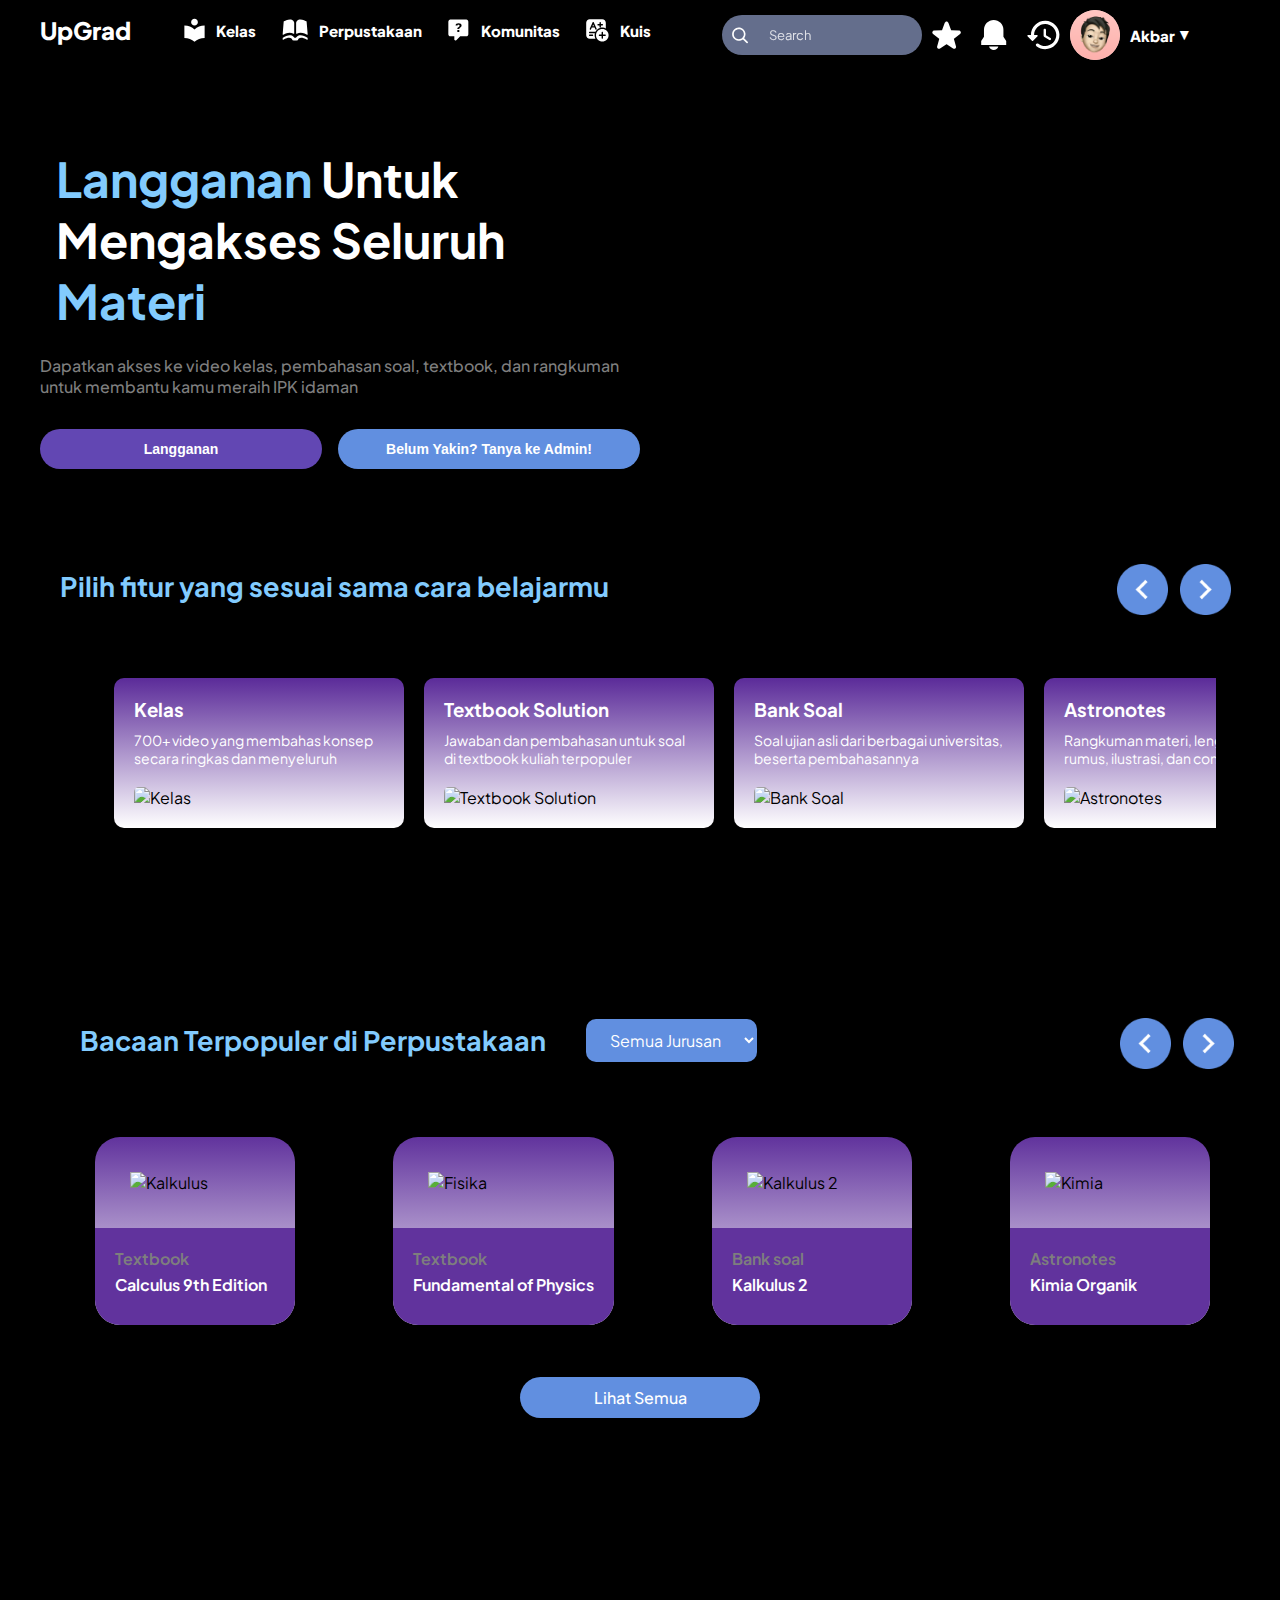
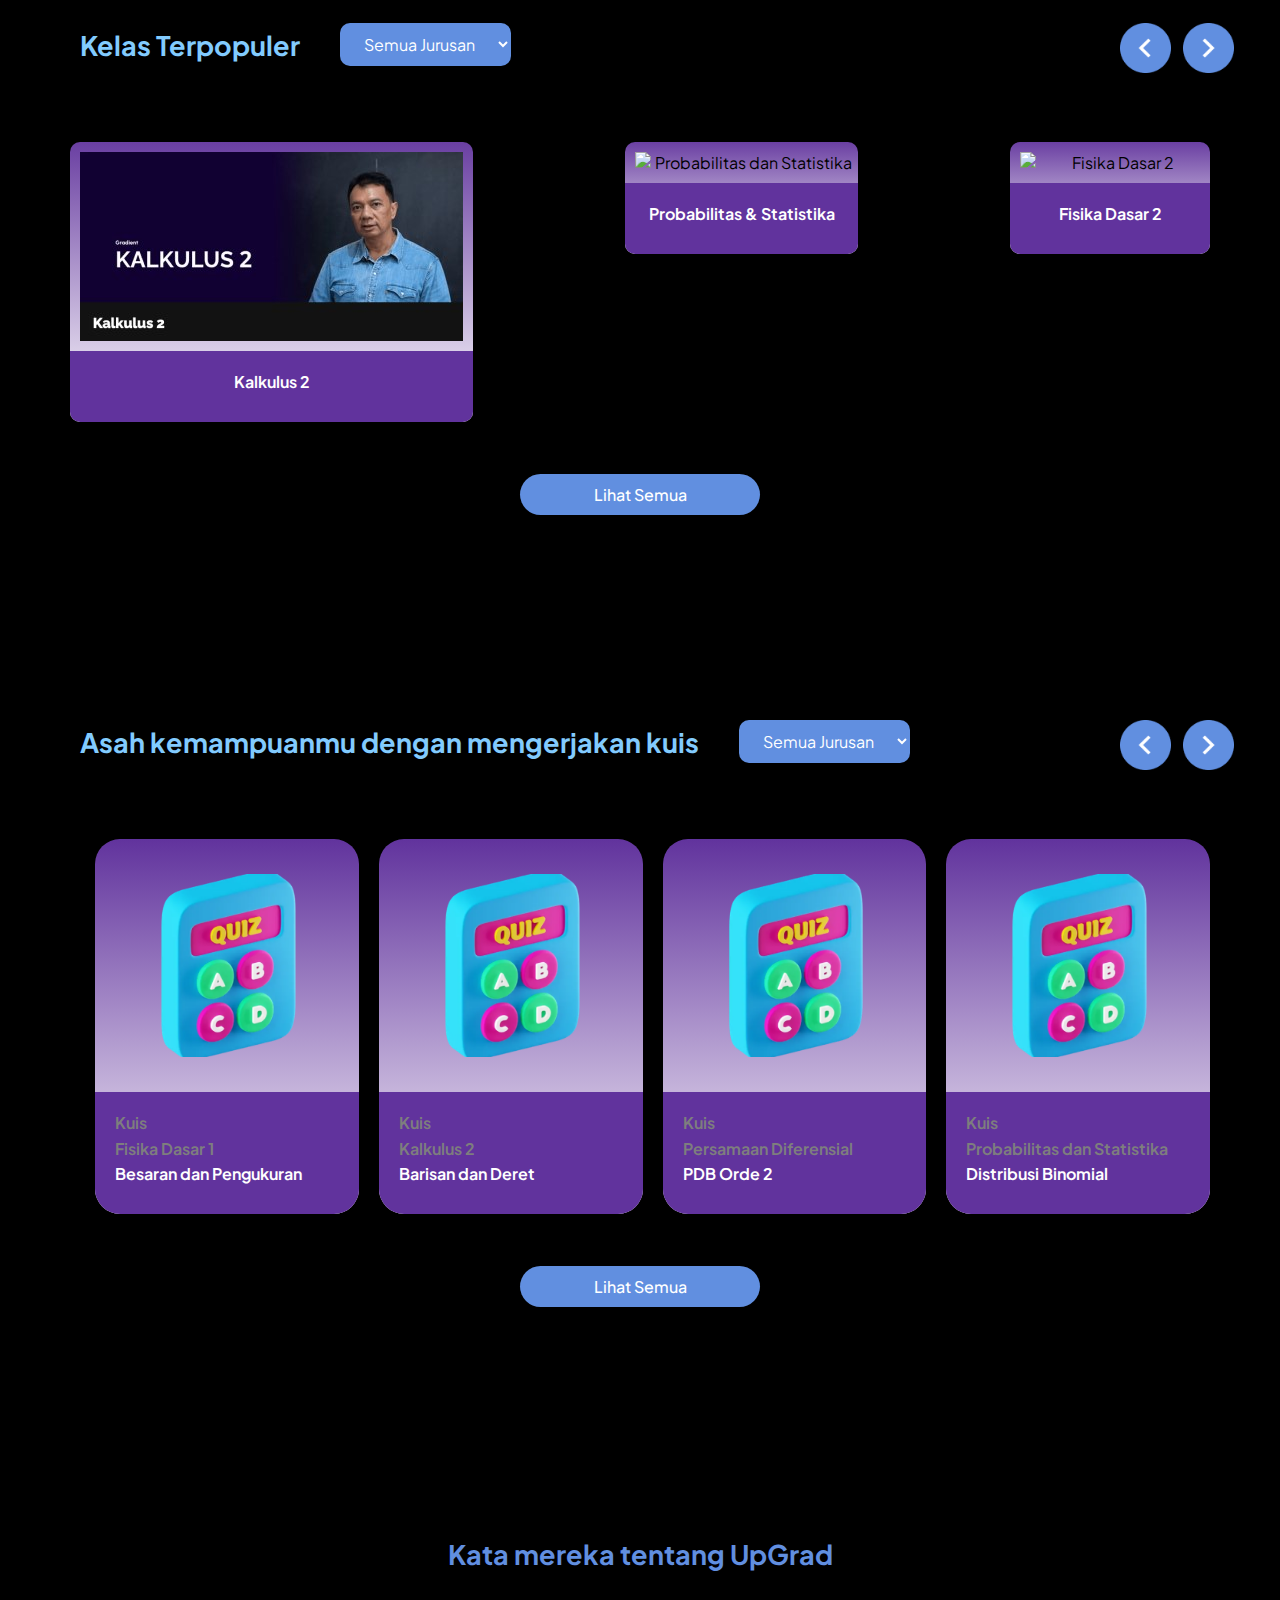
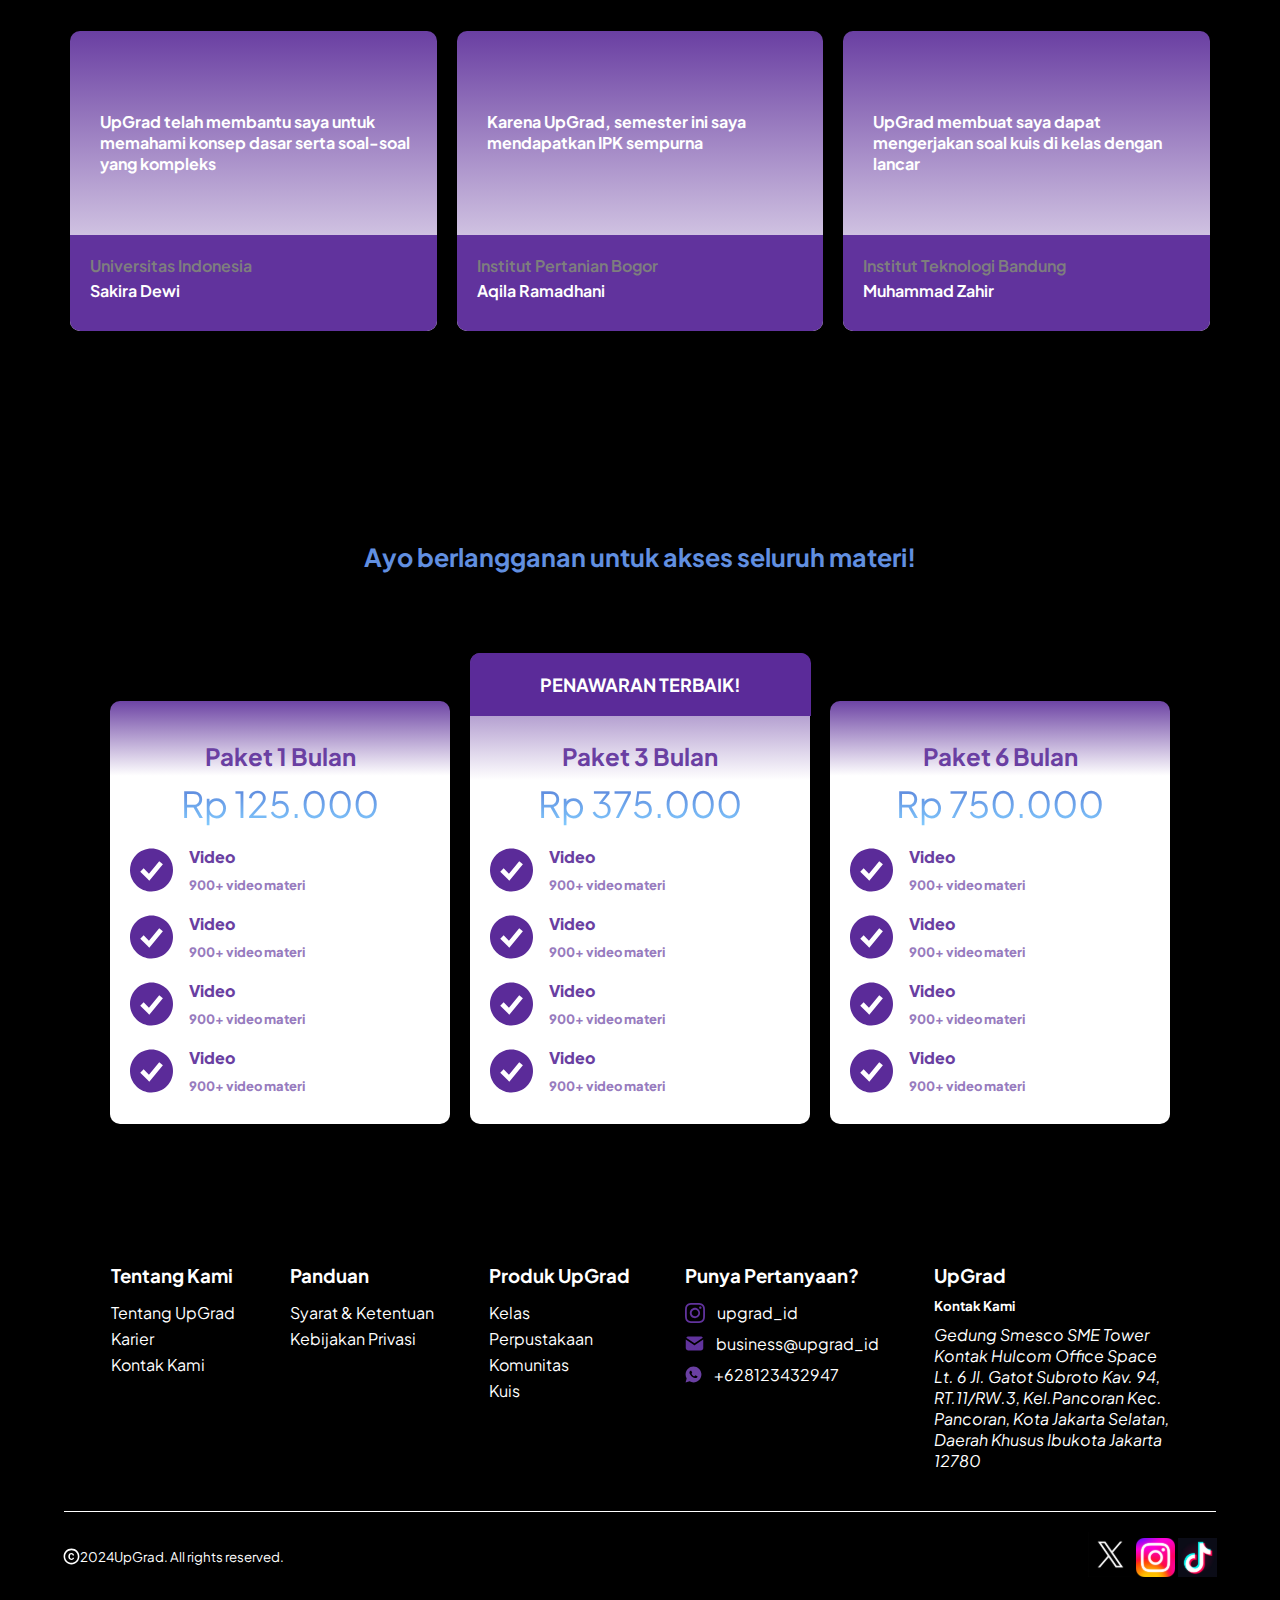
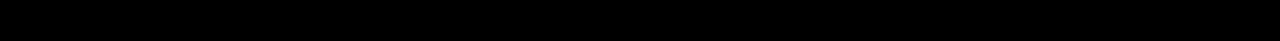
==== commit c9298ed6: "add new file" ====
--- a/login-after.html
+++ b/login-after.html
@@ -87,14 +87,14 @@
     <div class="company">
         <div class="hero">
             <div class="hero-left">
-                <h3 class="pre-title">Aplikasi <span>Belajar Kuliah </span>Terlengkap di <span>Indonesia</span></h3>
+                <h3 class="pre-title"><span>Langganan </span>Untuk Mengakses Seluruh <span> Materi</span></h3>
                 <p class="about">Dapatkan akses ke video kelas, pembahasan soal, textbook, dan rangkuman untuk membantu kamu meraih IPK idaman</p>
                 <div class="button">
                     <div class="button-left">
-                        <div class="button-hero">Daftar</div>
+                        <div class="button-hero">Langganan</div>
                     </div>
                     <div class="button-right">
-                        <div class="button-hero">Telusuri</div>
+                        <div class="button-hero">Belum Yakin? Tanya ke Admin!</div>
                     </div>
                 </div>
             </div>
--- a/style.css
+++ b/style.css
@@ -266,6 +266,7 @@
 .button-left{
     background-color: #6247b3;
     border-radius: 25px;
+    align-items: center;
     text-align: center;
     justify-content: center;
     display: flex;
@@ -277,6 +278,7 @@
     text-align: center;
     justify-content: center;
     display: flex;
+    white-space: nowrap; 
 }
 
 .button-hero{
@@ -1005,4 +1007,209 @@
     /* gap: 10px; */
     padding-bottom: 60px;
 
-}+}
+
+
+/*page kelas*/
+.breadcrumb {
+    padding: 10px 40px;
+    color: white;
+    font-size: 0.9rem;
+    margin-bottom:-50px;
+    z-index: 10;
+    position: relative;
+    background: #000000;
+}
+
+.breadcrumb a {
+    color: gray;
+    text-decoration: none;
+}
+
+.breadcrumb a:hover {
+    text-decoration: underline;
+}
+
+.company-section {
+    height: 230px;
+    flex-direction: column;
+    z-index: 1;
+    background:linear-gradient(90deg, #000000 0%, #121434 100%);
+}
+
+.kelas-title{
+    font-size: 2rem;
+    font-weight: 700;
+    margin: 0.5rem 1rem;
+    color: #FFFFFF;
+    padding-bottom: 30px;
+}
+
+.pilih-kelas {
+    width: 100%; 
+    position: relative; 
+}
+
+.pilih-kelas ul {
+    list-style-type: none;
+    display: flex;
+    justify-content: flex-start;
+    padding-left: 10px; 
+}
+
+.pilih-kelasul li {
+    display: inline;
+}
+
+.pilih-kelas ul li a {
+    text-decoration: none;
+    color: gray;
+    font-weight: bold;
+    padding: 10px;
+}
+
+.pilih-kelas ul li a.active {
+    color: white;
+}
+
+.underline {
+    width: 90%;
+    margin: -40px auto;
+    border-top: 1px solid gray; 
+}
+
+.page-kelas {
+    display: none;
+}
+
+.page-kelas:first-child {
+    display: block;
+}
+
+.dropdown-kelas {
+    display: flex;
+    justify-content: flex-start;
+    padding-left: 20px; 
+    margin-top: -100px;
+}
+
+.dropdown-kelas select {
+    background-color: #618FE0;
+    color: white;
+    padding: 10px 40px 10px 20px;
+    border: none;
+    border-radius: 50px;
+    cursor: pointer;
+    -webkit-appearance: none;
+    -moz-appearance: none;
+    appearance: none;
+    background-image: url('data:image/svg+xml;utf8,<svg fill="white" height="20" viewBox="0 0 24 24" width="20" xmlns="http://www.w3.org/2000/svg"><path d="M0 0h24v24H0z" fill="none"/><path d="M7 10l5 5 5-5z"/></svg>');
+    background-repeat: no-repeat;
+    background-position: calc(100% - 15px) center; 
+}
+
+.dropdown-kelas select::-ms-expand {
+    display: none;
+}
+
+.kelas-section {
+    padding: 20px;
+}
+
+.kelas-container {
+    display: flex;
+    flex-wrap: wrap;
+    justify-content: flex-start; 
+    gap: 20px; 
+    margin-left: 40px;
+    margin-right: 40px;
+}
+
+.kelas-card {
+    width: calc(33.33% - 20px);
+    height: auto;
+    margin-bottom: 20px;
+    border-radius: 10px;
+    overflow: hidden;
+    border: 1px solid #FFFFFF;
+}
+
+.kelas-card img {
+    width: 100%;
+    height: auto;
+    display: block;
+}
+
+.pagination {
+    display: flex;
+    justify-content: center;
+    gap: 10px;
+}
+
+.pagination-btn {
+    width: 40px;
+    height: 40px;
+    border-radius: 50%;
+    border: 1px solid white;
+    background-color: black;
+    color: white;
+    cursor: pointer;
+    font-size: 16px;
+    font-weight: bold;
+    transition: background-color 0.3s, color 0.3s;
+}
+
+.pagination-btn.active {
+    background-color: white;
+    color: black;
+    border: none;
+}
+
+.purchase-section {
+    background-color: #CA3838;
+    padding: 20px;
+    border-radius: 10px;
+    margin-left: 60px;
+    margin-right: 60px;
+    margin-top: 100px;
+    margin-bottom: -100px;
+}
+
+.purchase-container {
+    display: flex;
+    justify-content: space-between;
+    align-items: center;
+}
+
+.purchase-info {
+    color: white;
+}
+
+.purchase-title {
+    font-size: 1.5rem;
+    margin: 0;
+}
+
+.purchase-price {
+    font-size: 0.9rem;
+    margin: 5px 0 0;
+}
+
+.purchase-package {
+    background-color: white;
+    border-radius: 20px;
+    padding: 10px 20px;
+    border: none;
+    cursor: pointer;
+    transition: background-color 0.3s, color 0.3s;
+}
+
+.purchase-package:hover {
+    background-color: #f0f0f0;
+}
+
+.package-text {
+    color: black;
+    font-weight: bold;
+    font-size: 1rem;
+}
